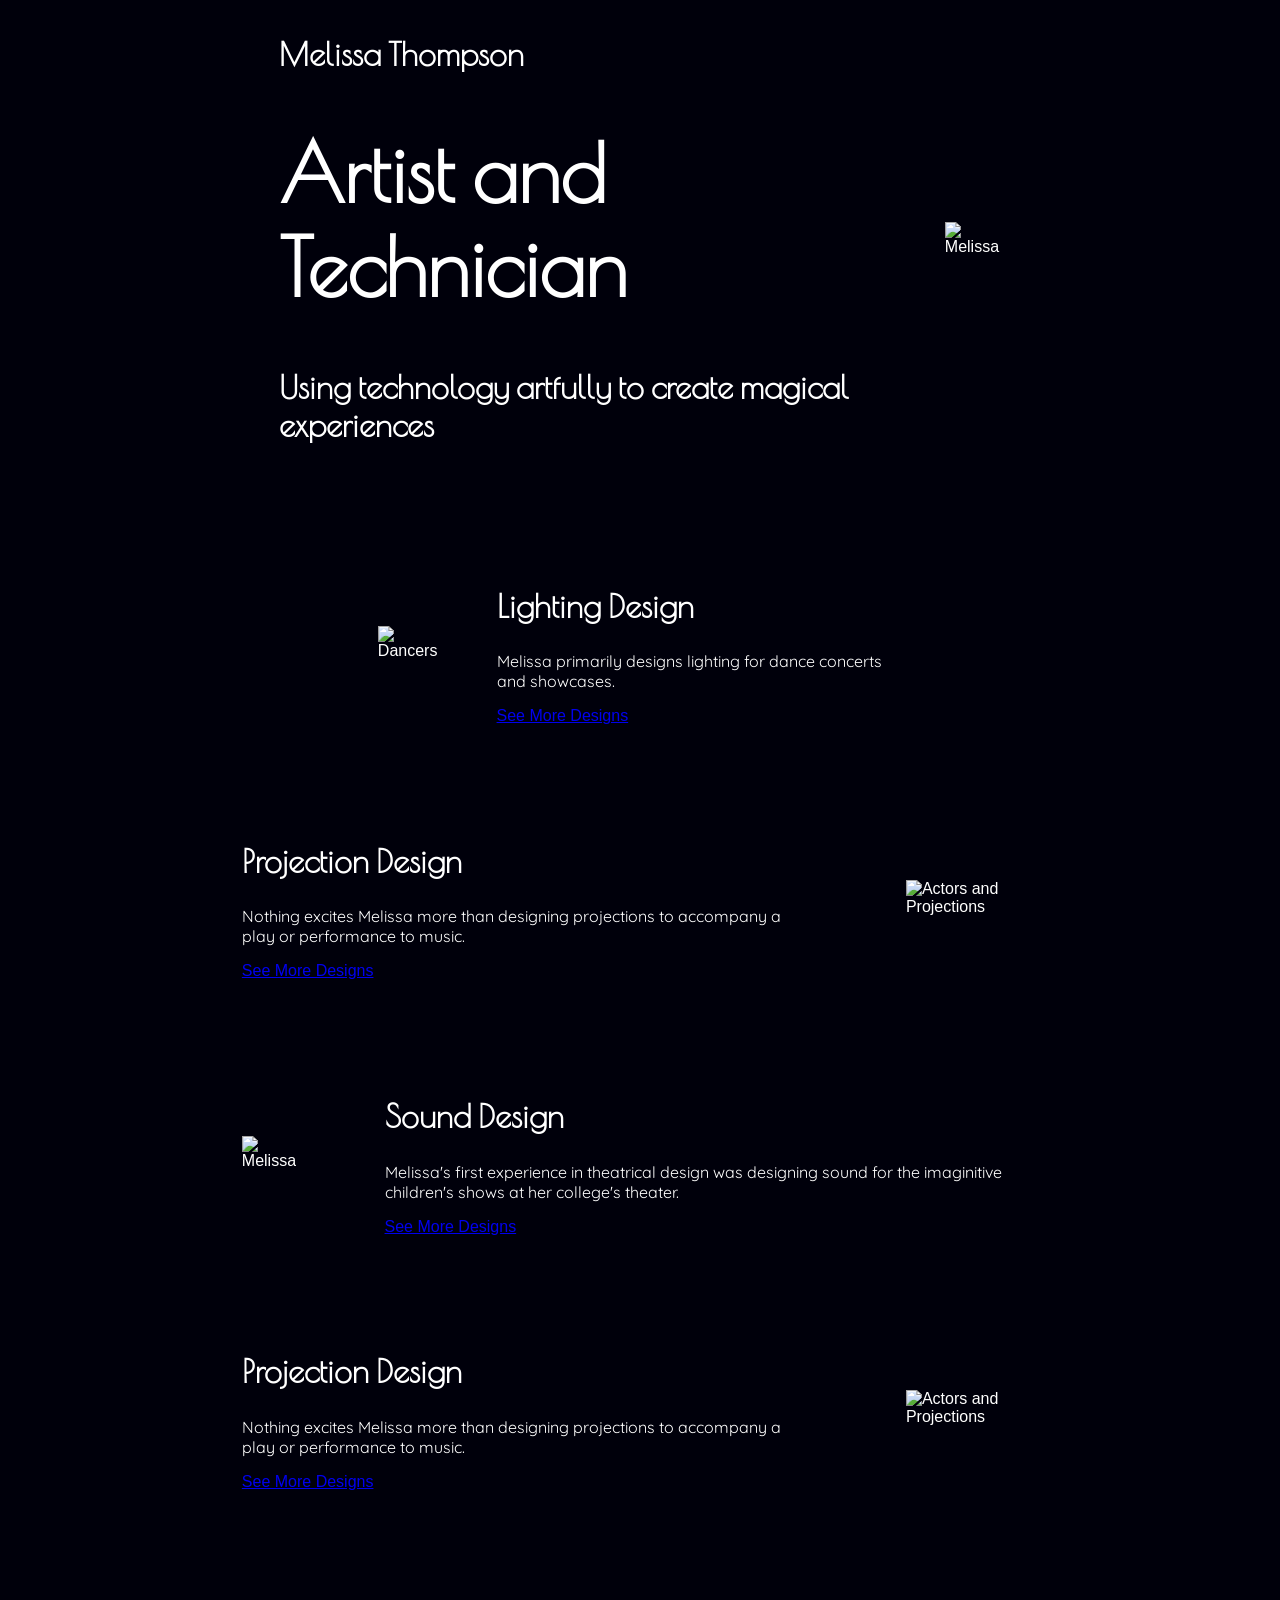
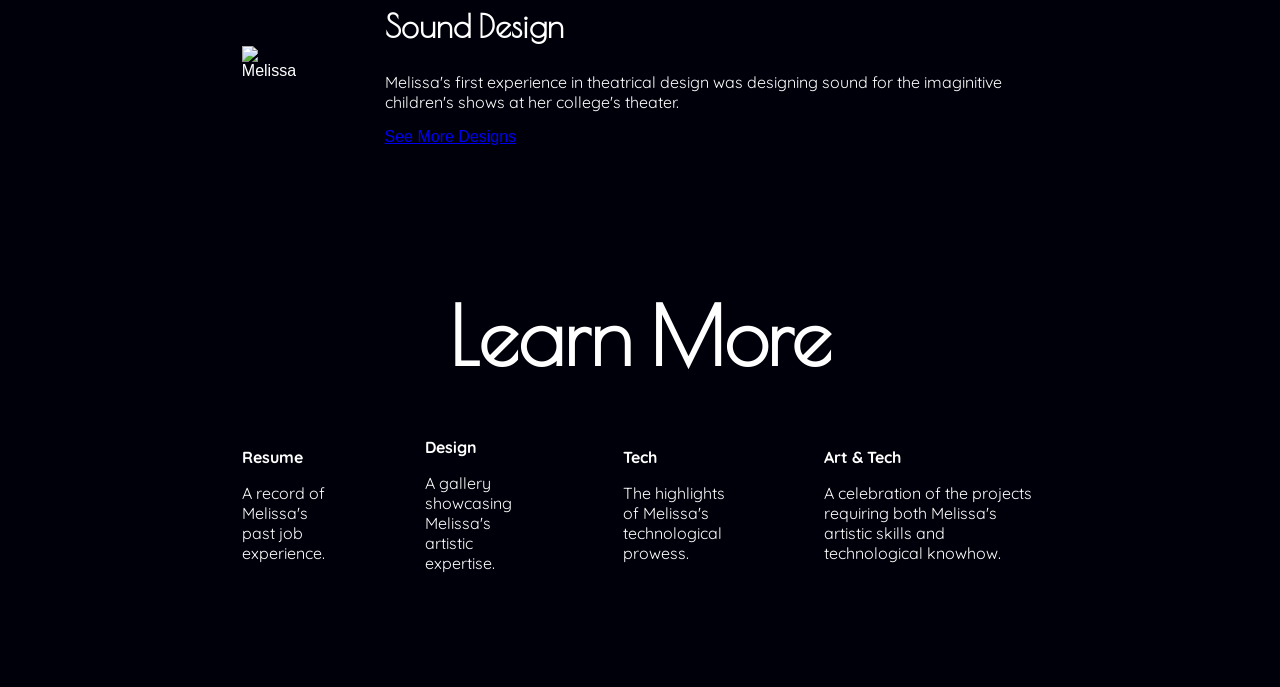
==== projections.html @ 1e750d52 "New Pages" ====
<!DOCTYPE html>
<html lang="en">
<head>
    <meta charset="UTF-8">
    <meta name="viewport" content="width=device-width, initial-scale=1.0">
    <link rel="stylesheet" href="styles.css">
    <title>Home | Melissa Thompson</title>

    <link rel="preconnect" href="https://fonts.googleapis.com">
    <link rel="preconnect" href="https://fonts.gstatic.com" crossorigin>
    <link href="https://fonts.googleapis.com/css2?family=Poiret+One&family=Quicksand:wght@300..700&display=swap" rel="stylesheet"></head>
<body>
    <div class="vert-spread">
    <!-- Top Ribbon -->
    <div class="content-spread">
        <div class="container">
            <h2>Melissa Thompson</h2>
            <h1>Artist and Technician</h1>
            <h2>Using technology artfully to create magical experiences</h2>
        </div>
        
        <div class="container">
            <img src="./images/Portraits/purpleLighting.png" alt="Melissa" height="500">
        </div>       
    </div>
    <!-- Design Work Examples -->
    <div class="content-spread">
        <div class="container">
            <img src="./images/Lighting/BWL Group.jpg" alt="Dancers" height="400">
        </div>   
        <div class="container">
            <h2>Lighting Design</h2>
            <p>Melissa primarily designs lighting for dance concerts and showcases.</p>
            <a href="https://melissathompsonartistry.me/">See More Designs</a>
        </div>
    </div>
    <div class="content-spread">
        <div class="container">
            <h2>Projection Design</h2>
            <p>Nothing excites Melissa more than designing projections to accompany a play or performance to music.</p>
            <a href="https://melissathompsonartistry.me/">See More Designs</a>
        </div>
        <div class="container">
            <img src="./images/Projections/DG Stargazing.jpg" alt="Actors and Projections" height="400">
        </div>
    </div>
    <div class="content-spread">
        <div class="container">
            <img src="./images/Sound/ONS Aurora Scene.jpg" alt="Melissa" height="400">
        </div>
        <div class="container">
            <h2>Sound Design</h2>
            <p>Melissa's first experience in theatrical design was designing sound for the imaginitive children's shows at her college's theater.</p>
            <a href="https://melissathompsonartistry.me/">See More Designs</a>
        </div>
    </div>
    <div class="content-spread">
        <div class="container">
            <h2>Projection Design</h2>
            <p>Nothing excites Melissa more than designing projections to accompany a play or performance to music.</p>
            <a href="https://melissathompsonartistry.me/">See More Designs</a>
        </div>
        <div class="container">
            <img src="./images/Projections/DG Stargazing.jpg" alt="Actors and Projections" height="400">
        </div>
    </div>
    <div class="content-spread">
        <div class="container">
            <img src="./images/Sound/ONS Aurora Scene.jpg" alt="Melissa" height="400">
        </div>
        <div class="container">
            <h2>Sound Design</h2>
            <p>Melissa's first experience in theatrical design was designing sound for the imaginitive children's shows at her college's theater.</p>
            <a href="https://melissathompsonartistry.me/">See More Designs</a>
        </div>
    </div>
    <!-- Discover More Section -->
     <div>
        <div class="center-phrase">
            <h1>Learn More</h1>
         </div>
    
        <div class="content-spread">
            <div class="container">
                <strong>Resume</strong>
                <p>A record of Melissa's past job experience.</p>
            </div>
            <div class="container">
                <strong>Design</strong>
                <p>A gallery showcasing Melissa's artistic expertise.</p>
            </div>
            <div class="container">
                <strong>Tech</strong>
                <p>The highlights of Melissa's technological prowess.</p>
            </div>
            <div class="container">
                <strong>Art & Tech</strong>
                <p>A celebration of the projects requiring both Melissa's artistic skills and technological knowhow.</p>
            </div>
        </div>
     </div>
    </div>
</body>
</html>
---- styles.css ----
/* Structure */
html {
  font-size: 16px;
}

body {
    color: rgb(255, 255, 255); 
    background-color: rgb(0, 0, 11);
    font-family: Verdana, sans-serif, sans-serif;
    display: flex;
}

div.content-spread {
  display: flex;
  justify-content: space-evenly;
  align-items: center;
  padding-left: 15%;
  padding-right: 15%;
  padding-bottom: 10vh;
}

div.vert-spread {
  display: flex;
  flex-direction: column;
  justify-content: space-evenly;
  align-items: center;
}

div.center-phrase {
  display: flex;
  align-items: center;
  justify-content: center;
}

div.banner {
  position: relative;
  text-align: center;
  padding-bottom: 10vh;
}

div.center-float{
  position: absolute;
  top: 50%;
  left: 50%;
  transform: translate(-50%, -50%);
}

div.container{
  padding-left: 5%;
  padding-right: 5%;
}

/* Fonts */
.quicksand-paragraph {
  font-family: "Quicksand", sans-serif;
  font-optical-sizing: auto;
  font-weight: 500;
  font-style: normal;
}

.poiret-one-regular {
  font-family: "Poiret One", sans-serif;
  font-weight: 400;
  font-style: normal;
}

/* Text attributes */
h1 {
  font-family: "Poiret One";
  font-size: 5rem;
}

h2 {
  font-family: "Poiret One";
  font-size: 2rem;
}

h3 {
  font-family: "Poiret One";
  font-size: 1.5rem;
}

p, em, strong {
  font-family: "Quicksand";
}
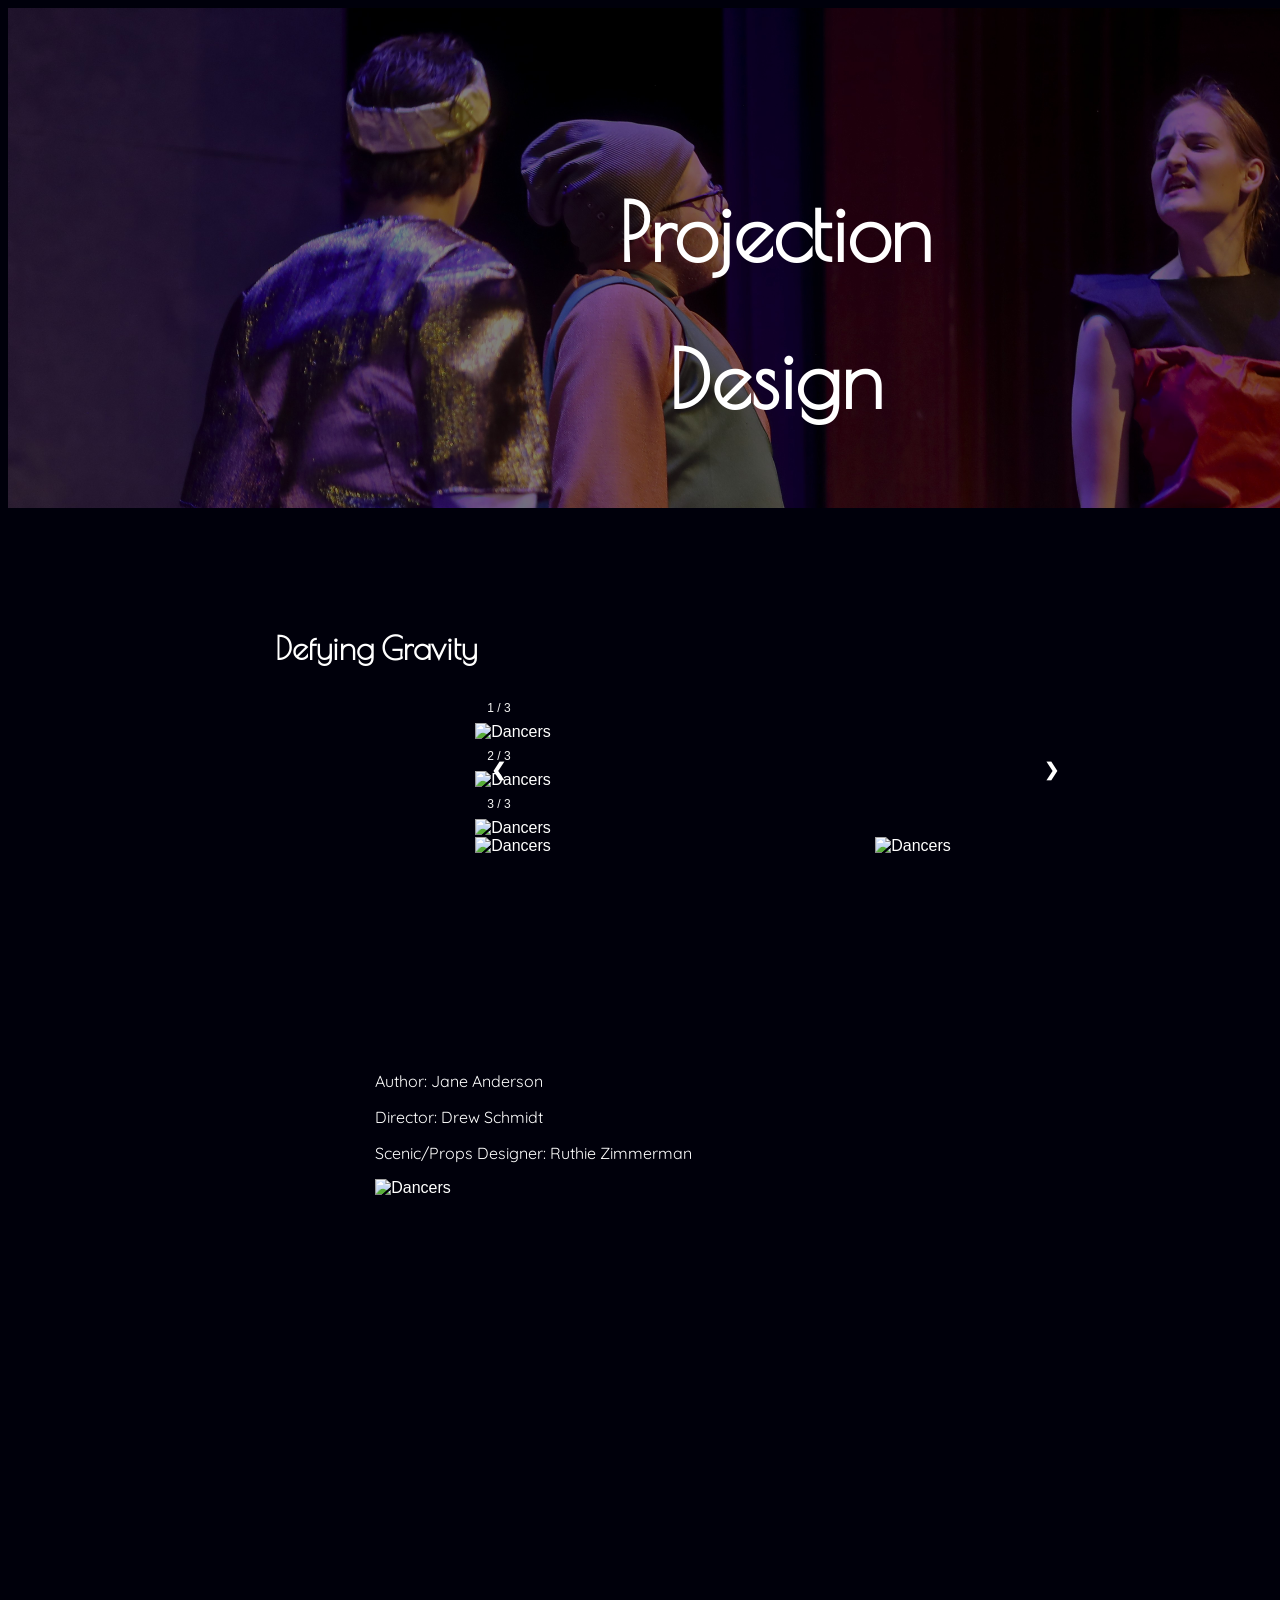
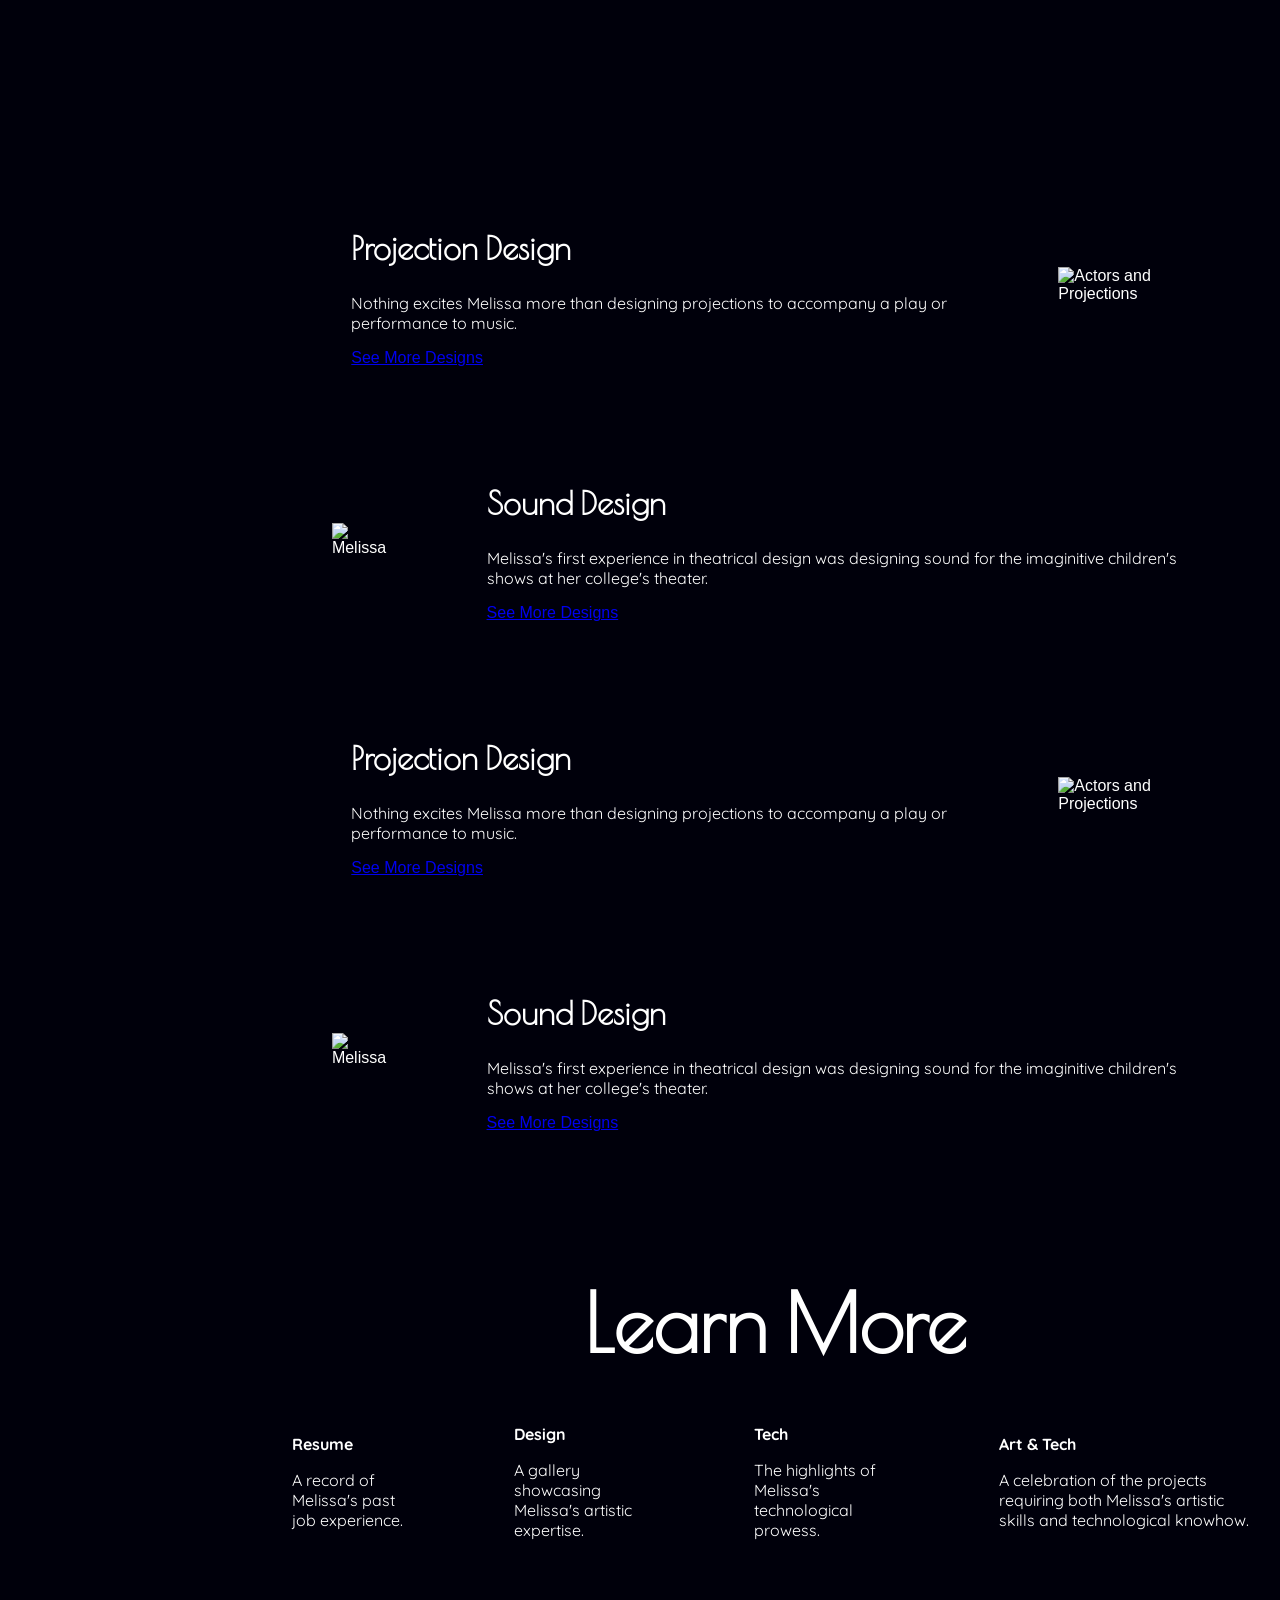
==== commit aafe93e4: "Carosel" ====
--- a/projections.html
+++ b/projections.html
@@ -12,93 +12,123 @@
 <body>
     <div class="vert-spread">
     <!-- Top Ribbon -->
-    <div class="content-spread">
-        <div class="container">
-            <h2>Melissa Thompson</h2>
-            <h1>Artist and Technician</h1>
-            <h2>Using technology artfully to create magical experiences</h2>
+        <div class="banner">
+            <img src="./images/Portraits/liad1banner.jpg" alt="Melissa" height="500">
+            <div class="center-float">
+                <h1>Projection</h1>
+                <h1>Design</h1>
+            </div>
+        </div>
+        <!-- Design Work Examples -->
+        <div class="column">
+            <div>
+                <h2>Defying Gravity</h2>
+                <!--Carosel Container (Credit: W3 Schools)-->
+                <div class="carosel-container">
+                    <div class="mySlides fade">
+                        <div class="numbertext">1 / 3</div>
+                        <img src="./images/Projections/DG Bar.jpg" alt="Dancers" width="600">
+                    </div>
+                    <div class="mySlides fade">
+                        <div class="numbertext">2 / 3</div>
+                        <img src="./images/Projections/DG Stargazing.jpg.jpg" alt="Dancers" width="600">
+                    </div>
+                    <div class="mySlides fade">
+                        <div class="numbertext">3 / 3</div>
+                        <img src="./images/Projections/DG Explosion.jpg" alt="Dancers" width="600">
+                    </div>
+                    <!--Next and previous buttons-->
+                    <a class="prev" onclick="plusSlides(-1)">&#10094;</a>
+                    <a class="next" onclick="plusSlides(1)">&#10095;</a>
+                </div>
+                <!--Progress dots-->
+                <div style="text-align: center">
+                    <span class="dot" onclick="currentSlide(1)"></span>
+                    <span class="dot" onclick="currentSlide(2)"></span>
+                    <span class="dot" onclick="currentSlide(3)"></span>
+                </div>
+
+                <div class="image-top">
+                    <img src="./images/Projections/DG Stargazing.jpg" alt="Dancers" width="400">
+                    <img src="./images/Projections/DG Waterlily Reach.jpg" alt="Dancers" width="200">
+                </div>
+            </div>
+            <div class="image-text">
+                <div>
+                    <p>Author: Jane Anderson</p>
+                    <p>Director: Drew Schmidt</p>
+                    <p>Scenic/Props Designer: Ruthie Zimmerman</p>
+                </div>
+                <img src="./images/Projections/DG Tower of Babel.jpg" alt="Dancers" width="250">
+            </div>
         </div>
         
-        <div class="container">
-            <img src="./images/Portraits/purpleLighting.png" alt="Melissa" height="500">
-        </div>       
-    </div>
-    <!-- Design Work Examples -->
-    <div class="content-spread">
-        <div class="container">
-            <img src="./images/Lighting/BWL Group.jpg" alt="Dancers" height="400">
-        </div>   
-        <div class="container">
-            <h2>Lighting Design</h2>
-            <p>Melissa primarily designs lighting for dance concerts and showcases.</p>
-            <a href="https://melissathompsonartistry.me/">See More Designs</a>
-        </div>
-    </div>
-    <div class="content-spread">
-        <div class="container">
-            <h2>Projection Design</h2>
-            <p>Nothing excites Melissa more than designing projections to accompany a play or performance to music.</p>
-            <a href="https://melissathompsonartistry.me/">See More Designs</a>
-        </div>
-        <div class="container">
-            <img src="./images/Projections/DG Stargazing.jpg" alt="Actors and Projections" height="400">
-        </div>
-    </div>
-    <div class="content-spread">
-        <div class="container">
-            <img src="./images/Sound/ONS Aurora Scene.jpg" alt="Melissa" height="400">
-        </div>
-        <div class="container">
-            <h2>Sound Design</h2>
-            <p>Melissa's first experience in theatrical design was designing sound for the imaginitive children's shows at her college's theater.</p>
-            <a href="https://melissathompsonartistry.me/">See More Designs</a>
-        </div>
-    </div>
-    <div class="content-spread">
-        <div class="container">
-            <h2>Projection Design</h2>
-            <p>Nothing excites Melissa more than designing projections to accompany a play or performance to music.</p>
-            <a href="https://melissathompsonartistry.me/">See More Designs</a>
-        </div>
-        <div class="container">
-            <img src="./images/Projections/DG Stargazing.jpg" alt="Actors and Projections" height="400">
-        </div>
-    </div>
-    <div class="content-spread">
-        <div class="container">
-            <img src="./images/Sound/ONS Aurora Scene.jpg" alt="Melissa" height="400">
-        </div>
-        <div class="container">
-            <h2>Sound Design</h2>
-            <p>Melissa's first experience in theatrical design was designing sound for the imaginitive children's shows at her college's theater.</p>
-            <a href="https://melissathompsonartistry.me/">See More Designs</a>
-        </div>
-    </div>
-    <!-- Discover More Section -->
-     <div>
-        <div class="center-phrase">
-            <h1>Learn More</h1>
-         </div>
-    
+
         <div class="content-spread">
             <div class="container">
-                <strong>Resume</strong>
-                <p>A record of Melissa's past job experience.</p>
+                <h2>Projection Design</h2>
+                <p>Nothing excites Melissa more than designing projections to accompany a play or performance to music.</p>
+                <a href="https://melissathompsonartistry.me/">See More Designs</a>
             </div>
             <div class="container">
-                <strong>Design</strong>
-                <p>A gallery showcasing Melissa's artistic expertise.</p>
+                <img src="./images/Projections/DG Stargazing.jpg" alt="Actors and Projections" height="400">
+            </div>
+        </div>
+        <div class="content-spread">
+            <div class="container">
+                <img src="./images/Sound/ONS Aurora Scene.jpg" alt="Melissa" height="400">
             </div>
             <div class="container">
-                <strong>Tech</strong>
-                <p>The highlights of Melissa's technological prowess.</p>
+                <h2>Sound Design</h2>
+                <p>Melissa's first experience in theatrical design was designing sound for the imaginitive children's shows at her college's theater.</p>
+                <a href="https://melissathompsonartistry.me/">See More Designs</a>
+            </div>
+        </div>
+        <div class="content-spread">
+            <div class="container">
+                <h2>Projection Design</h2>
+                <p>Nothing excites Melissa more than designing projections to accompany a play or performance to music.</p>
+                <a href="https://melissathompsonartistry.me/">See More Designs</a>
             </div>
             <div class="container">
-                <strong>Art & Tech</strong>
-                <p>A celebration of the projects requiring both Melissa's artistic skills and technological knowhow.</p>
+                <img src="./images/Projections/DG Stargazing.jpg" alt="Actors and Projections" height="400">
             </div>
         </div>
-     </div>
+        <div class="content-spread">
+            <div class="container">
+                <img src="./images/Sound/ONS Aurora Scene.jpg" alt="Melissa" height="400">
+            </div>
+            <div class="container">
+                <h2>Sound Design</h2>
+                <p>Melissa's first experience in theatrical design was designing sound for the imaginitive children's shows at her college's theater.</p>
+                <a href="https://melissathompsonartistry.me/">See More Designs</a>
+            </div>
+        </div>
+        <!-- Discover More Section -->
+        <div>
+            <div class="center-phrase">
+                <h1>Learn More</h1>
+            </div>
+        
+            <div class="content-spread">
+                <div class="container">
+                    <strong>Resume</strong>
+                    <p>A record of Melissa's past job experience.</p>
+                </div>
+                <div class="container">
+                    <strong>Design</strong>
+                    <p>A gallery showcasing Melissa's artistic expertise.</p>
+                </div>
+                <div class="container">
+                    <strong>Tech</strong>
+                    <p>The highlights of Melissa's technological prowess.</p>
+                </div>
+                <div class="container">
+                    <strong>Art & Tech</strong>
+                    <p>A celebration of the projects requiring both Melissa's artistic skills and technological knowhow.</p>
+                </div>
+            </div>
+        </div>
     </div>
 </body>
 </html>
--- a/styles.css
+++ b/styles.css
@@ -50,6 +50,72 @@
   padding-right: 5%;
 }
 
+div.image-text{
+  padding-top: 20%;
+  padding-left: 10%;
+}
+
+div.image-top{
+  display: flex;
+  flex-direction: row;
+  align-items: center;
+  justify-content: center;
+  padding-top: 0px;
+}
+
+/* Image Carosel (Credit: W3Schools) */
+* {box-sizing:border-box}
+
+.carosel-container {
+  max-width: 600px;
+  position: relative;
+  margin: auto;
+}
+
+mySlides { /* Hide images by default */
+  display: none;
+}
+
+.prev, .next {
+  cursor: pointer;
+  position: absolute;
+  top: 50%;
+  width: auto;
+  margin-top: -22px;
+  padding: 16px;
+  color: white;
+  font-weight: bold;
+  font-size: 18px;
+  transition: 0.6s ease;
+  border-radius: 0 3px 3px 0;
+  user-select: none;
+}
+
+.next {
+  right: 0;
+  border-radius: 3px 0 0 3px;
+}
+
+.prev:hover, .next:hover {
+  background-color: rgba(0, 0, 0, 0.8);
+}
+
+.text {
+  color: #f2f2f2;
+  font-size: 15px;
+  padding: 8px 12px;
+  position: absolute;
+  bottom: 8px;
+  width: 100%;
+  text-align: center;
+}
+
+.numbertext{
+  color: #f2f2f2;
+  font-size: 12px;
+  padding: 8px 12px;
+}
+
 /* Fonts */
 .quicksand-paragraph {
   font-family: "Quicksand", sans-serif;
@@ -84,3 +150,12 @@
   font-family: "Quicksand";
 }
 
+/*Designs Page*/
+.column {
+  display: flex;
+  flex-direction: column; /* Stack items top-to-bottom */
+  flex-wrap: wrap;       /* Wrap items into new columns */
+  width: 1000px;         /* Required for column wrapping */
+  height: 1200px;
+}
+
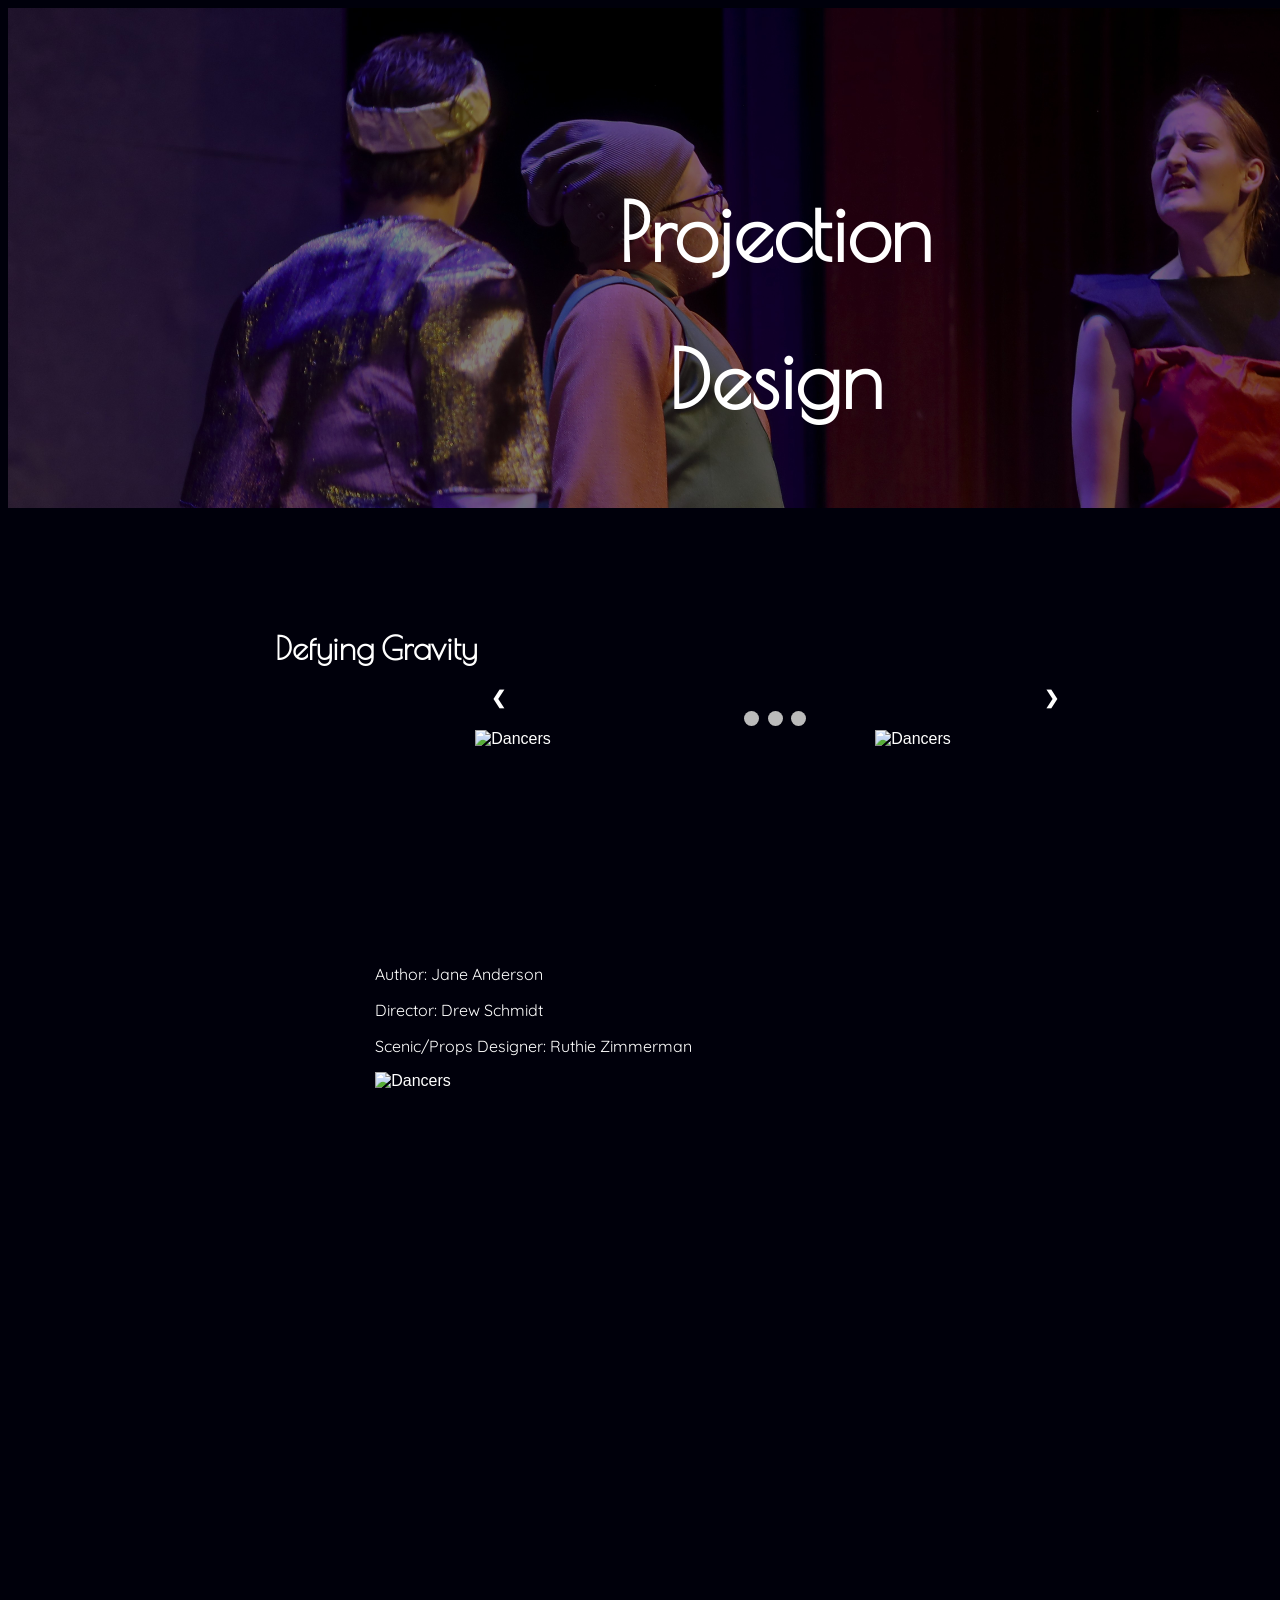
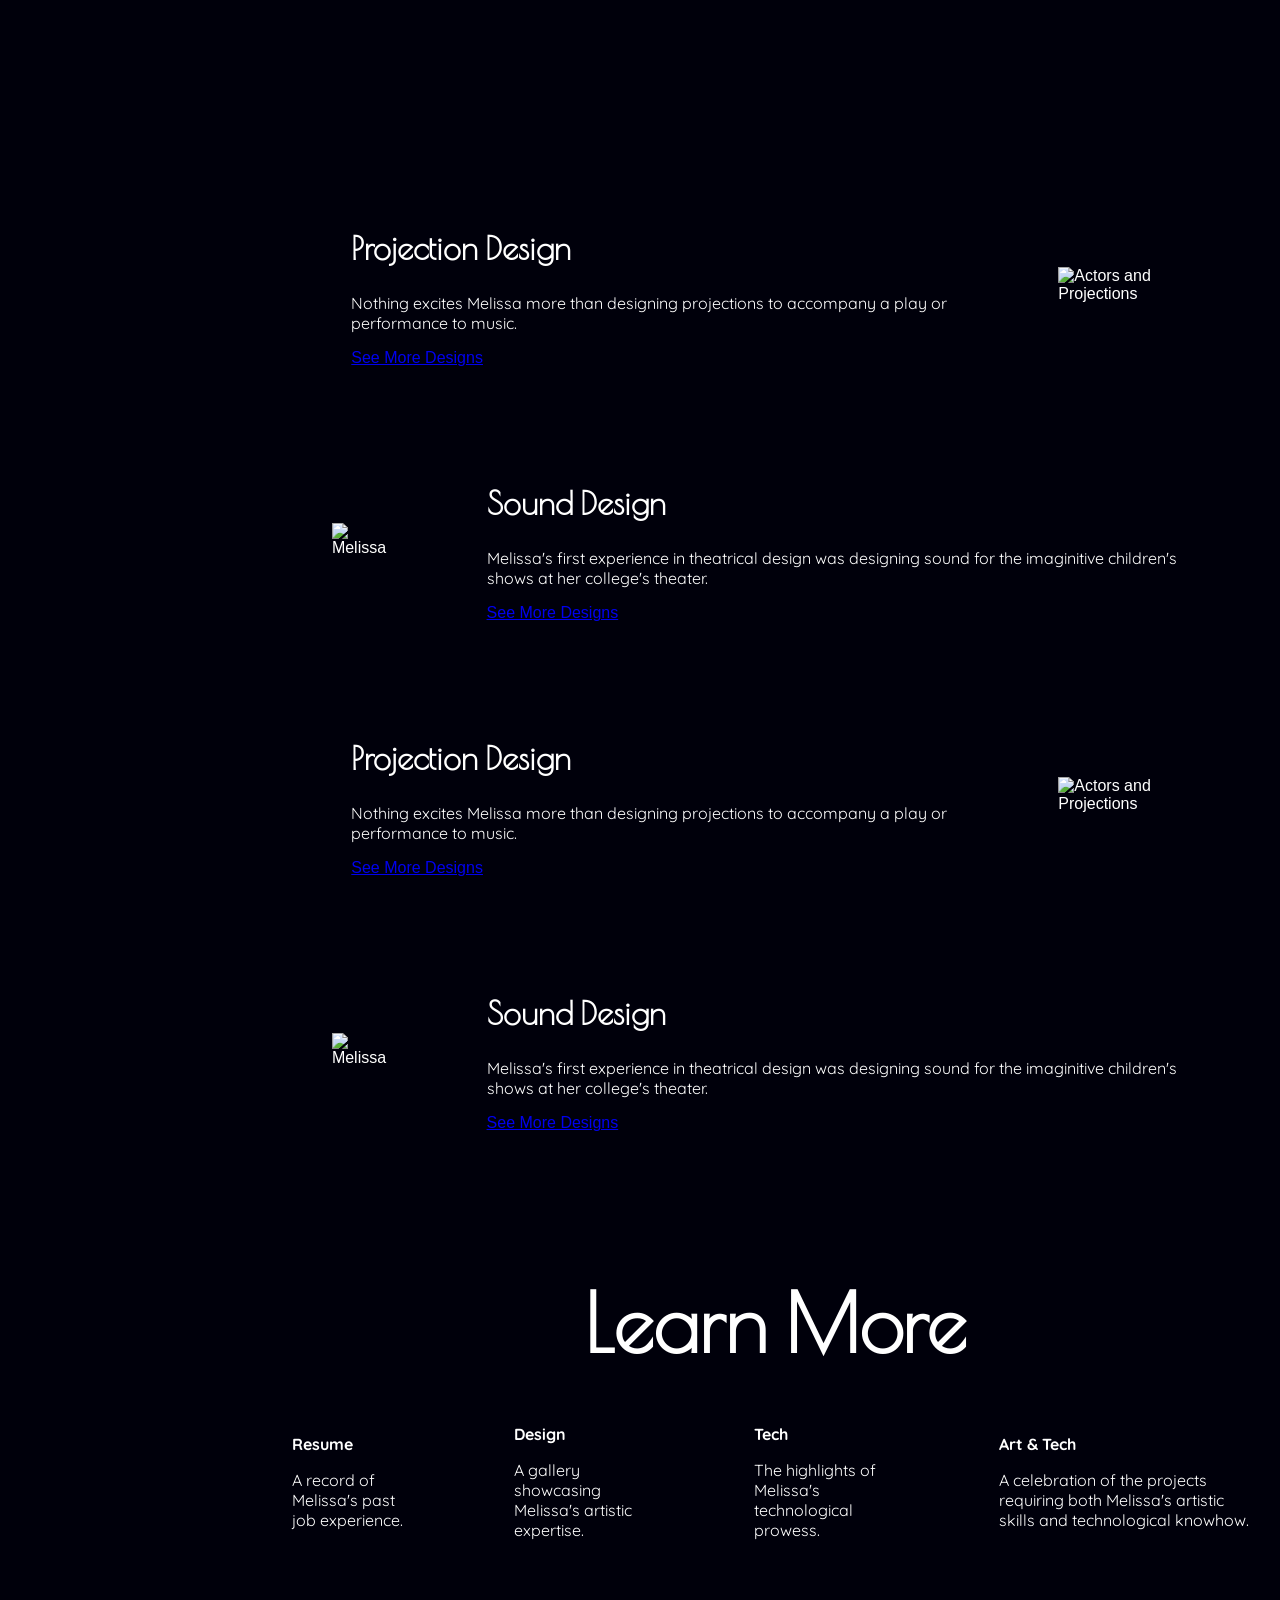
==== commit b313c678: "Carosel pt.3" ====
--- a/projections.html
+++ b/projections.html
@@ -4,6 +4,7 @@
     <meta charset="UTF-8">
     <meta name="viewport" content="width=device-width, initial-scale=1.0">
     <link rel="stylesheet" href="styles.css">
+    <script src="script.js"></script>
     <title>Home | Melissa Thompson</title>
 
     <link rel="preconnect" href="https://fonts.googleapis.com">
@@ -27,20 +28,21 @@
                 <div class="carosel-container">
                     <div class="mySlides fade">
                         <div class="numbertext">1 / 3</div>
-                        <img src="./images/Projections/DG Bar.jpg" alt="Dancers" width="600">
+                        <img src="./images/Projections/DG Bar.jpg" width="600">
                     </div>
                     <div class="mySlides fade">
                         <div class="numbertext">2 / 3</div>
-                        <img src="./images/Projections/DG Stargazing.jpg.jpg" alt="Dancers" width="600">
+                        <img src="./images/Projections/DG Stargazing.jpg" width="600">
                     </div>
                     <div class="mySlides fade">
                         <div class="numbertext">3 / 3</div>
-                        <img src="./images/Projections/DG Explosion.jpg" alt="Dancers" width="600">
+                        <img src="./images/Projections/DG Explosion.jpg" width="600">
                     </div>
                     <!--Next and previous buttons-->
                     <a class="prev" onclick="plusSlides(-1)">&#10094;</a>
                     <a class="next" onclick="plusSlides(1)">&#10095;</a>
                 </div>
+                <br>
                 <!--Progress dots-->
                 <div style="text-align: center">
                     <span class="dot" onclick="currentSlide(1)"></span>
--- a/styles.css
+++ b/styles.css
@@ -72,7 +72,7 @@
   margin: auto;
 }
 
-mySlides { /* Hide images by default */
+.mySlides { /* Hide images by default */
   display: none;
 }
 
@@ -100,20 +100,37 @@
   background-color: rgba(0, 0, 0, 0.8);
 }
 
-.text {
-  color: #f2f2f2;
-  font-size: 15px;
-  padding: 8px 12px;
-  position: absolute;
-  bottom: 8px;
-  width: 100%;
-  text-align: center;
-}
-
 .numbertext{
   color: #f2f2f2;
   font-size: 12px;
   padding: 8px 12px;
+  position: absolute;
+  top: 0;
+}
+
+.dot {
+  cursor: pointer;
+  height: 15px;
+  width: 15px;
+  margin: 0 2px;
+  background-color: #bbb;
+  border-radius: 50%;
+  display: inline-block;
+  transition: background-color 0.6s ease;
+}
+
+.active, .dot:hover {
+  background-color: #717171;
+}
+
+.fade {
+  animation-name: fade;
+  animation-duration: 1.5s;
+}
+
+@keyframes fade {
+  from {opacity: .4}
+  to {opacity: 1}
 }
 
 /* Fonts */
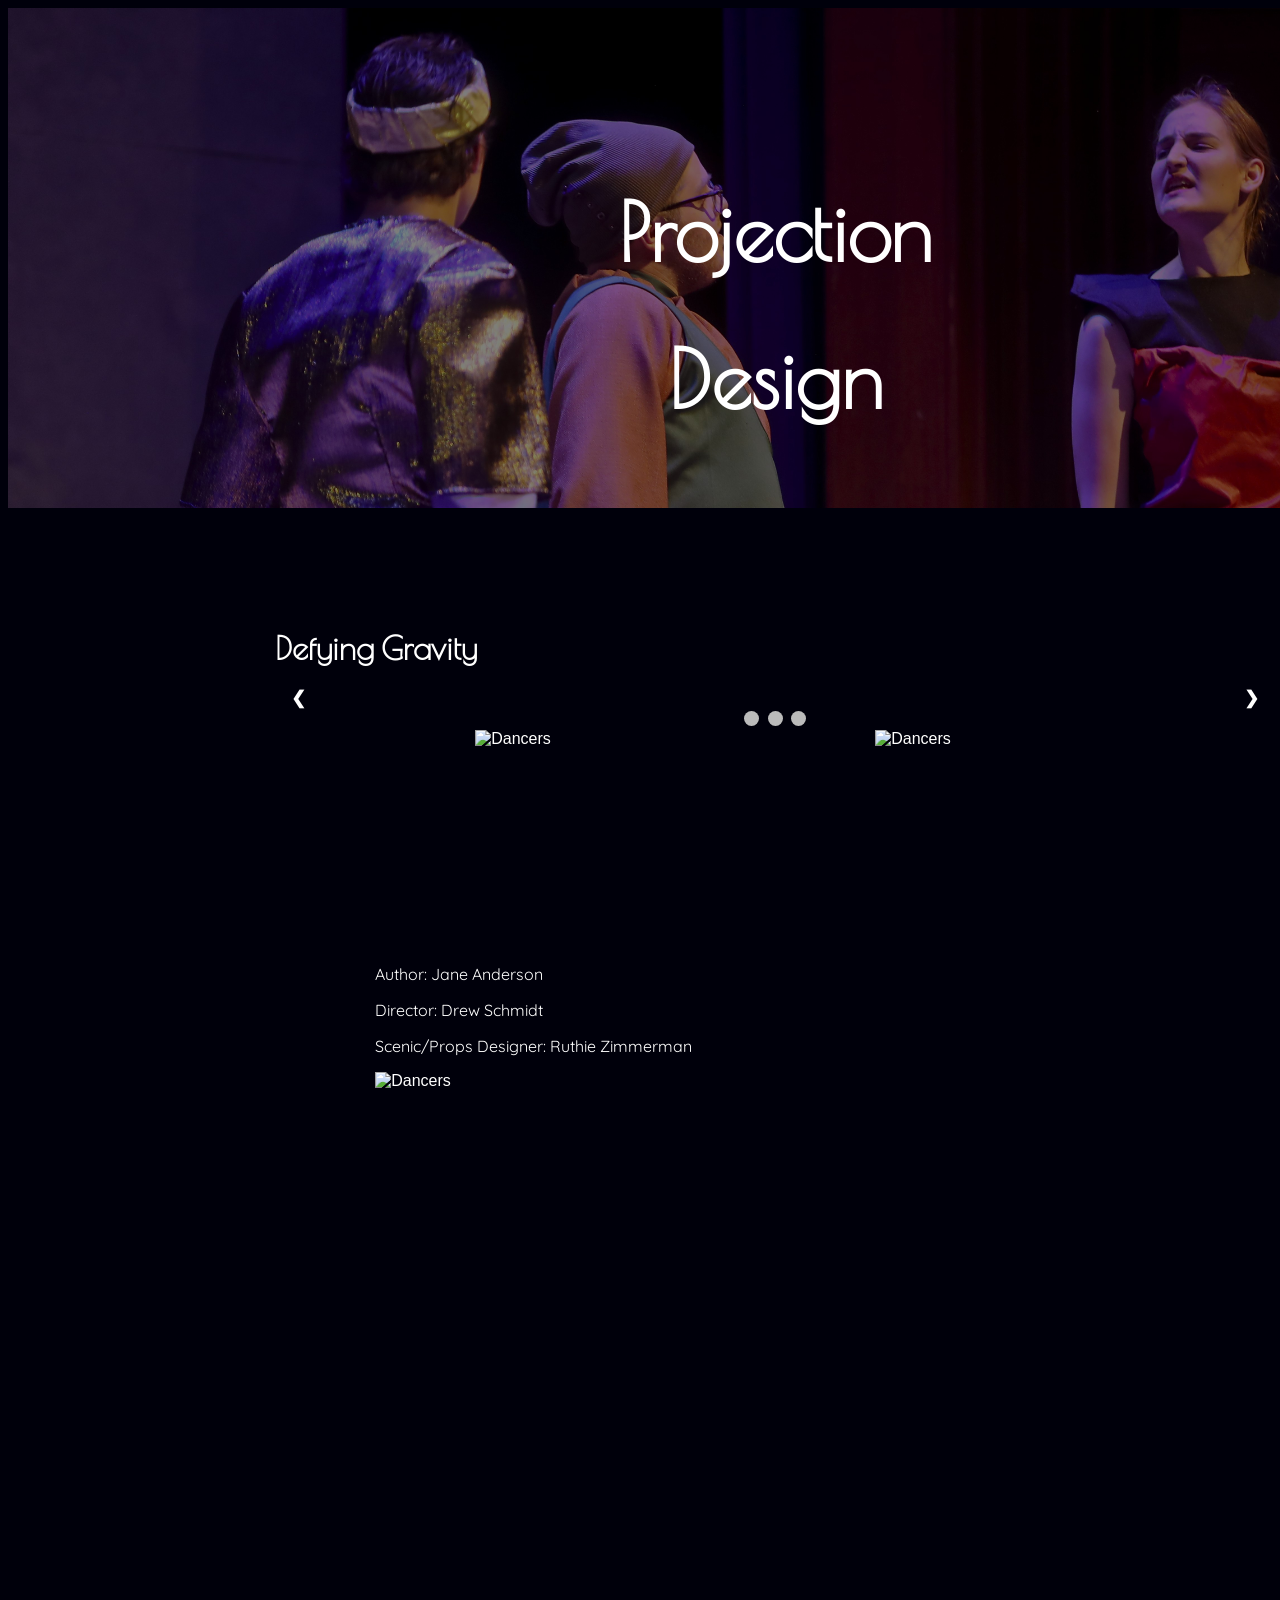
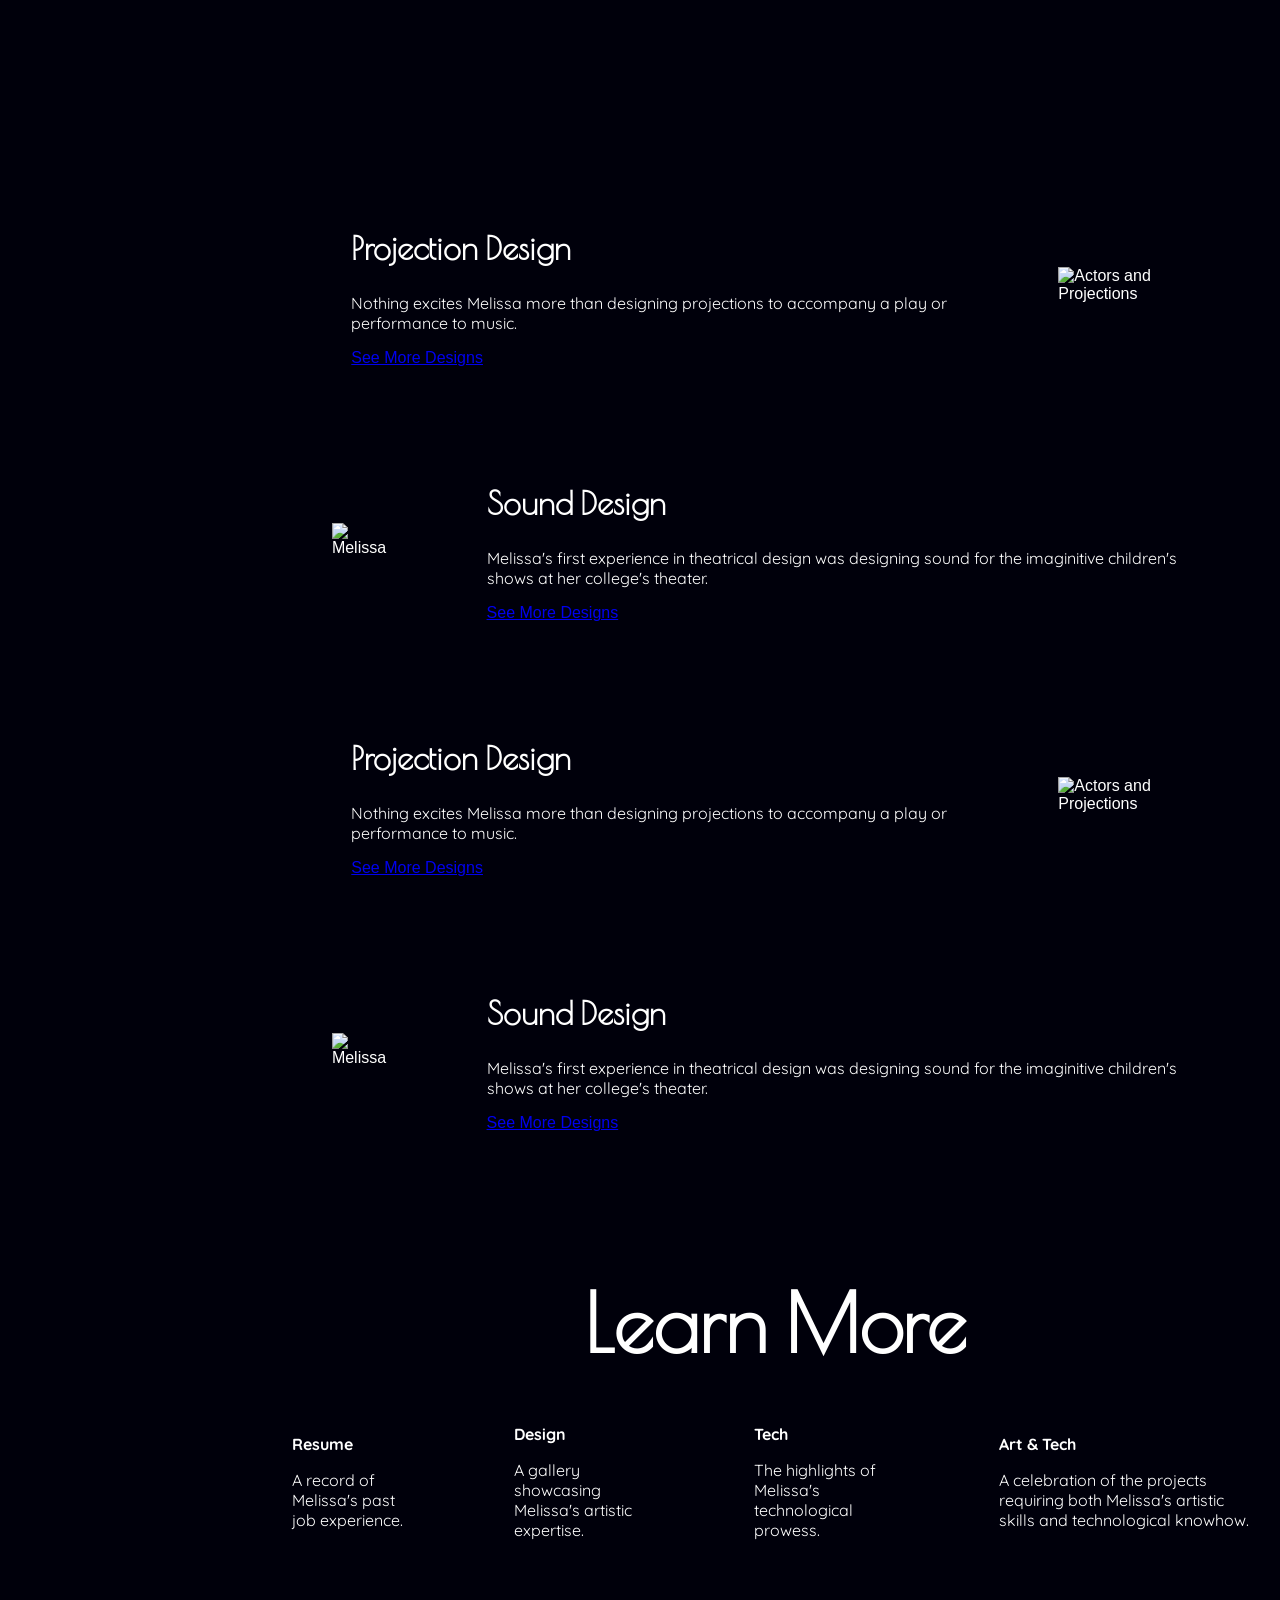
==== commit f51d0115: "Carosel pt.5" ====
--- a/projections.html
+++ b/projections.html
@@ -4,7 +4,6 @@
     <meta charset="UTF-8">
     <meta name="viewport" content="width=device-width, initial-scale=1.0">
     <link rel="stylesheet" href="styles.css">
-    <script src="script.js"></script>
     <title>Home | Melissa Thompson</title>
 
     <link rel="preconnect" href="https://fonts.googleapis.com">
@@ -24,32 +23,40 @@
         <div class="column">
             <div>
                 <h2>Defying Gravity</h2>
-                <!--Carosel Container (Credit: W3 Schools)-->
+                <!-- Slideshow container -->
                 <div class="carosel-container">
+
+                    <!-- Full-width images with number and caption text -->
                     <div class="mySlides fade">
-                        <div class="numbertext">1 / 3</div>
-                        <img src="./images/Projections/DG Bar.jpg" width="600">
+                    <div class="numbertext">1 / 3</div>
+                    <img src="./images/Projections/DG Bar.jpg" style="width:100%">
+                    <div class="text">Caption Text</div>
                     </div>
+                
                     <div class="mySlides fade">
-                        <div class="numbertext">2 / 3</div>
-                        <img src="./images/Projections/DG Stargazing.jpg" width="600">
+                    <div class="numbertext">2 / 3</div>
+                    <img src="./images/Projections/DG Stargazing.jpg" style="width:100%">
+                    <div class="text">Caption Two</div>
                     </div>
+                
                     <div class="mySlides fade">
-                        <div class="numbertext">3 / 3</div>
-                        <img src="./images/Projections/DG Explosion.jpg" width="600">
+                    <div class="numbertext">3 / 3</div>
+                    <img src="./images/Projections/DG Explosion.jpg" style="width:100%">
+                    <div class="text">Caption Three</div>
                     </div>
-                    <!--Next and previous buttons-->
+                
+                    <!-- Next and previous buttons -->
                     <a class="prev" onclick="plusSlides(-1)">&#10094;</a>
                     <a class="next" onclick="plusSlides(1)">&#10095;</a>
                 </div>
                 <br>
-                <!--Progress dots-->
-                <div style="text-align: center">
+                
+                <!-- The dots/circles -->
+                <div style="text-align:center">
                     <span class="dot" onclick="currentSlide(1)"></span>
                     <span class="dot" onclick="currentSlide(2)"></span>
                     <span class="dot" onclick="currentSlide(3)"></span>
                 </div>
-
                 <div class="image-top">
                     <img src="./images/Projections/DG Stargazing.jpg" alt="Dancers" width="400">
                     <img src="./images/Projections/DG Waterlily Reach.jpg" alt="Dancers" width="200">
@@ -132,5 +139,6 @@
             </div>
         </div>
     </div>
+    <script src="script.js"></script>
 </body>
 </html>
--- a/styles.css
+++ b/styles.css
@@ -66,16 +66,19 @@
 /* Image Carosel (Credit: W3Schools) */
 * {box-sizing:border-box}
 
+/* Slideshow container */
 .carosel-container {
-  max-width: 600px;
+  max-width: 1000px;
   position: relative;
   margin: auto;
 }
 
-.mySlides { /* Hide images by default */
+/* Hide the images by default */
+.mySlides {
   display: none;
 }
 
+/* Next & previous buttons */
 .prev, .next {
   cursor: pointer;
   position: absolute;
@@ -91,16 +94,30 @@
   user-select: none;
 }
 
+/* Position the "next button" to the right */
 .next {
   right: 0;
   border-radius: 3px 0 0 3px;
 }
 
+/* On hover, add a black background color with a little bit see-through */
 .prev:hover, .next:hover {
-  background-color: rgba(0, 0, 0, 0.8);
+  background-color: rgba(0,0,0,0.8);
 }
 
-.numbertext{
+/* Caption text */
+.text {
+  color: #f2f2f2;
+  font-size: 15px;
+  padding: 8px 12px;
+  position: absolute;
+  bottom: 8px;
+  width: 100%;
+  text-align: center;
+}
+
+/* Number text (1/3 etc) */
+.numbertext {
   color: #f2f2f2;
   font-size: 12px;
   padding: 8px 12px;
@@ -108,6 +125,7 @@
   top: 0;
 }
 
+/* The dots/bullets/indicators */
 .dot {
   cursor: pointer;
   height: 15px;
@@ -123,6 +141,7 @@
   background-color: #717171;
 }
 
+/* Fading animation */
 .fade {
   animation-name: fade;
   animation-duration: 1.5s;
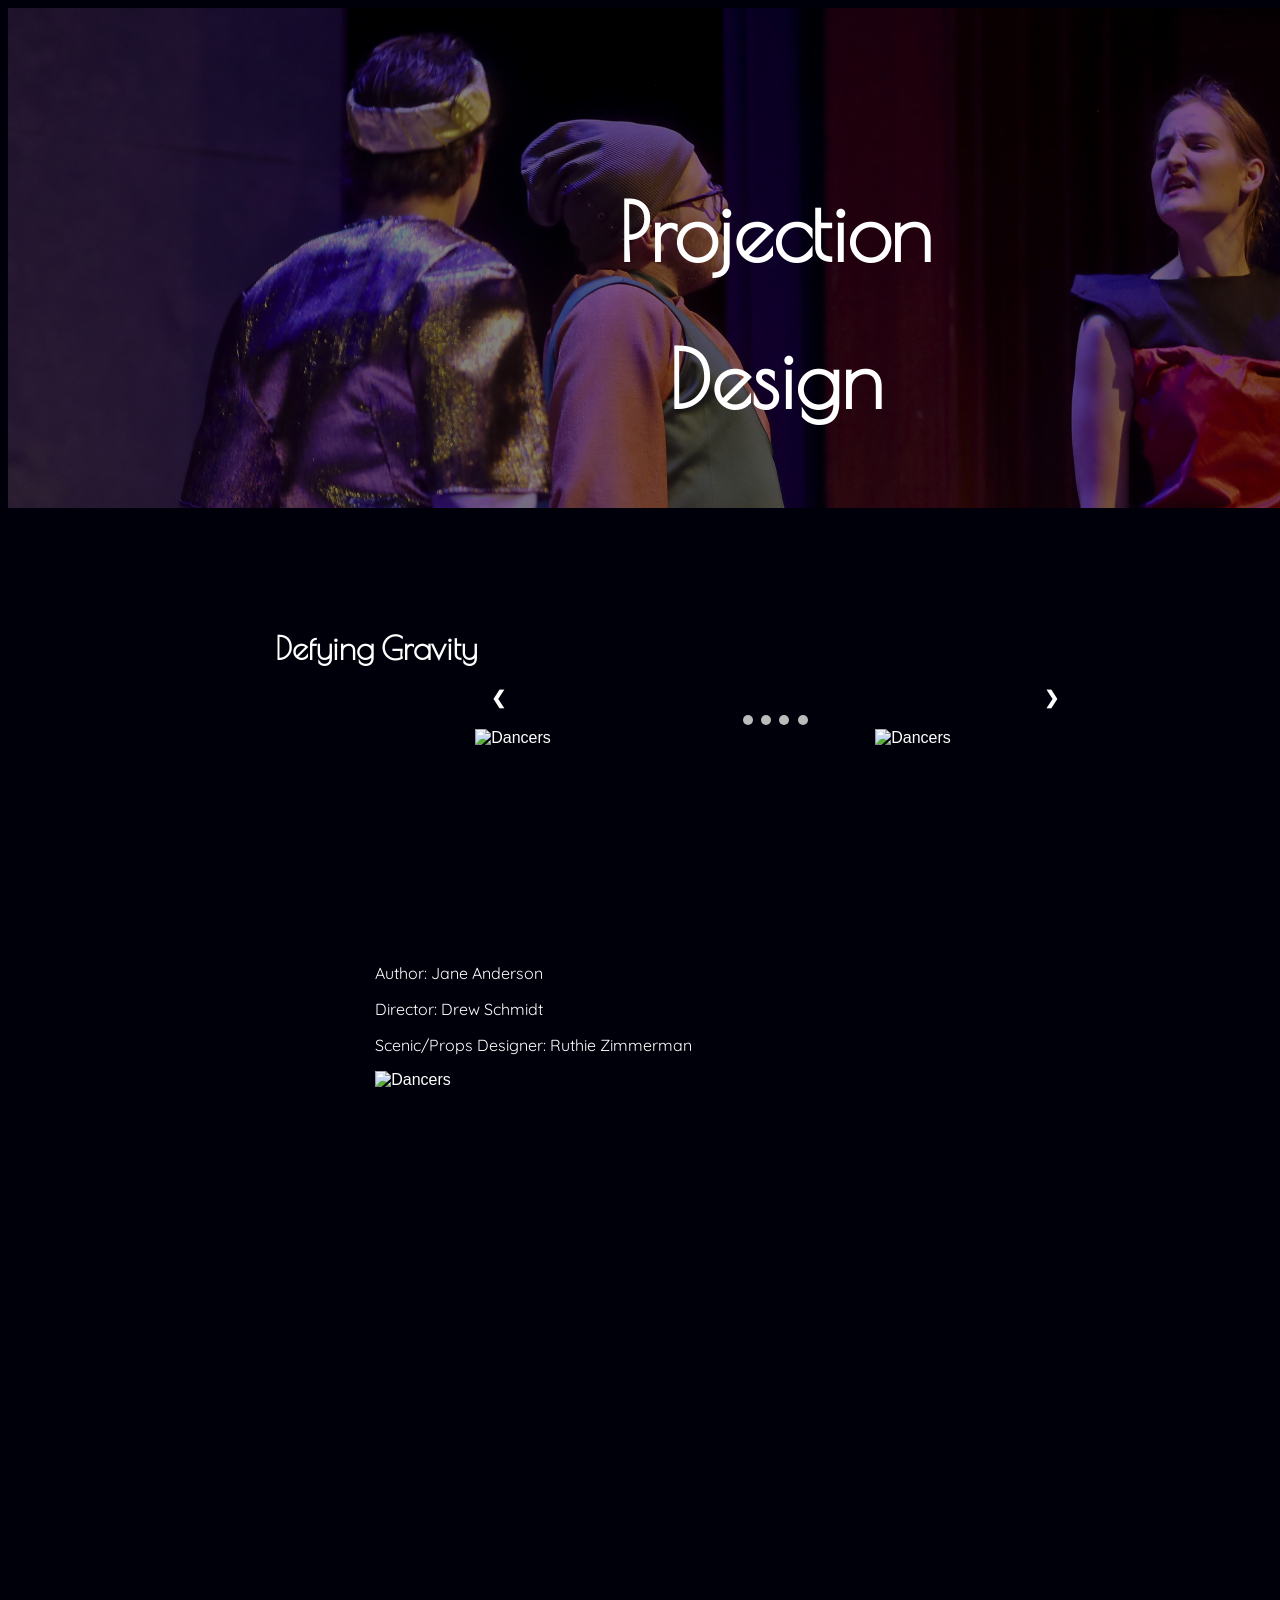
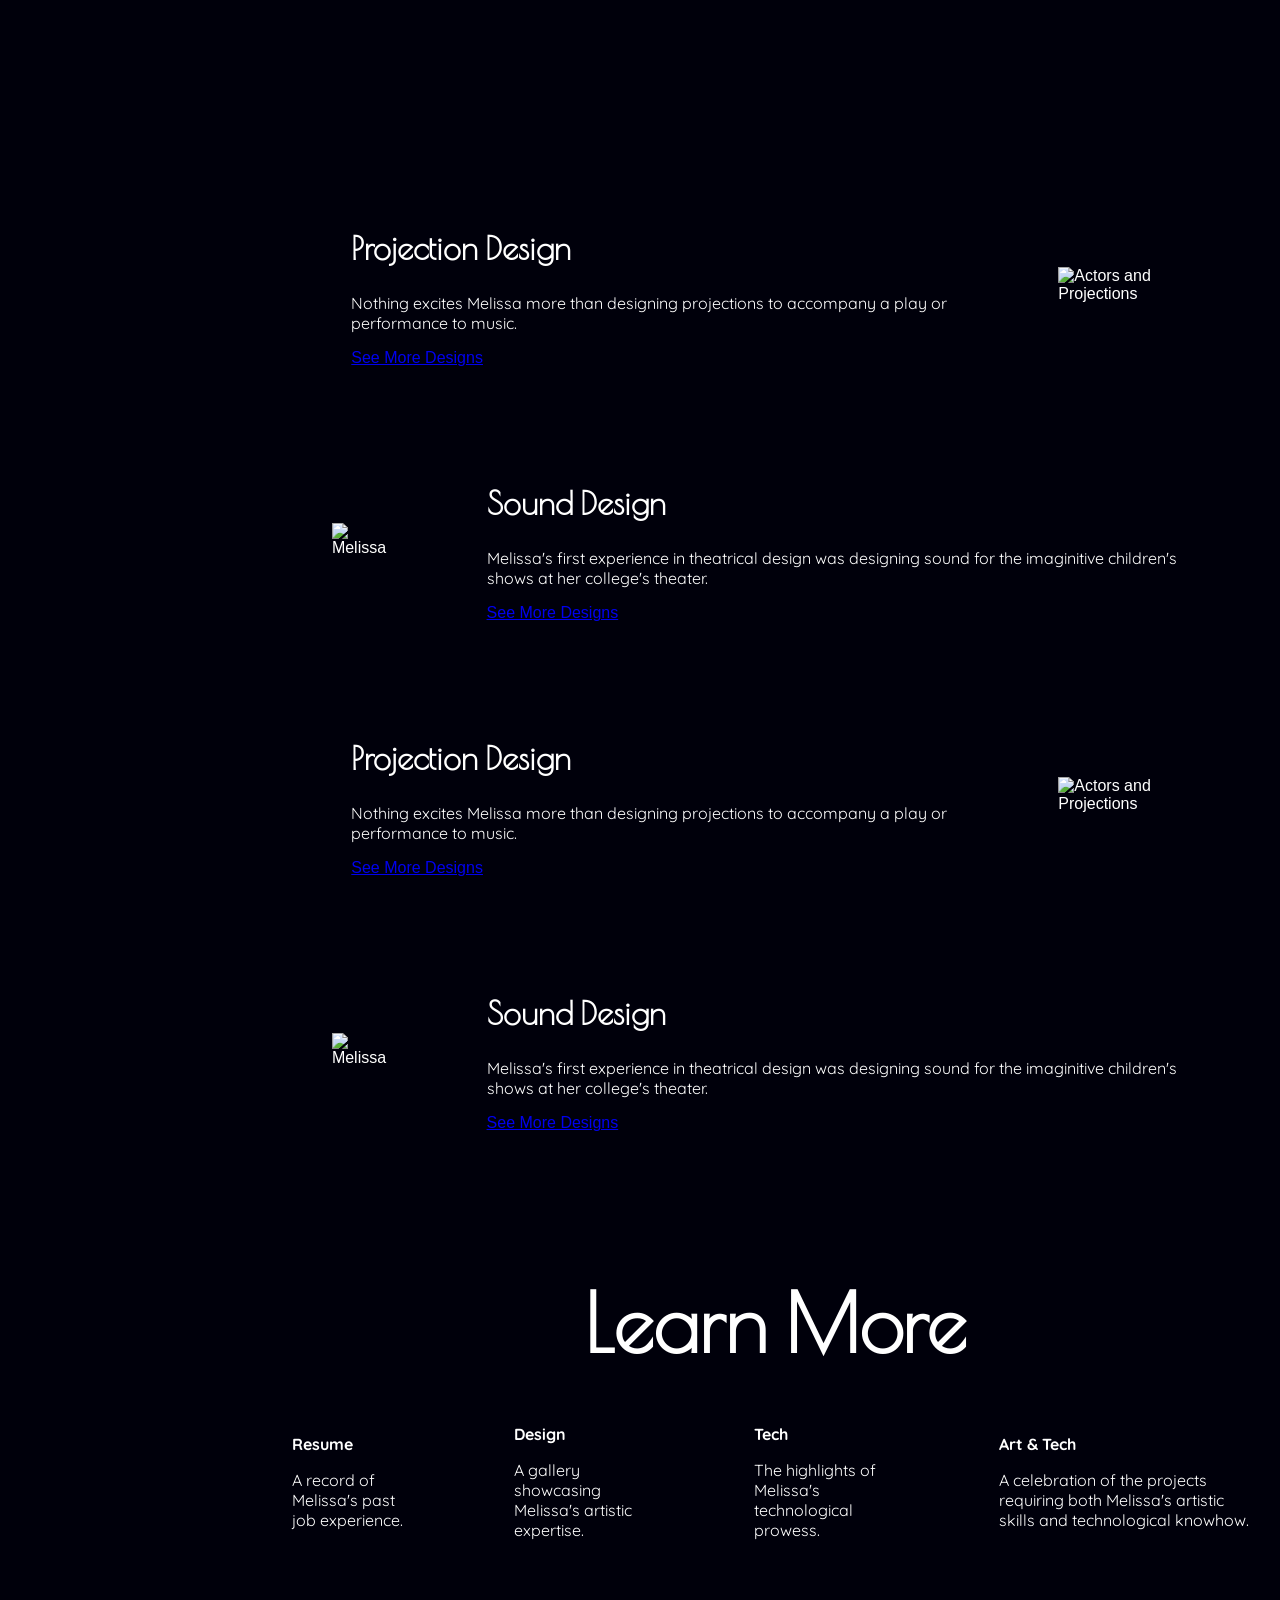
==== commit 78b6cf44: "Carosel pt.6" ====
--- a/projections.html
+++ b/projections.html
@@ -28,21 +28,19 @@
 
                     <!-- Full-width images with number and caption text -->
                     <div class="mySlides fade">
-                    <div class="numbertext">1 / 3</div>
-                    <img src="./images/Projections/DG Bar.jpg" style="width:100%">
-                    <div class="text">Caption Text</div>
+                    <img src="./images/Projections/DG-Bar.jpg" style="width:100%">
                     </div>
                 
                     <div class="mySlides fade">
-                    <div class="numbertext">2 / 3</div>
-                    <img src="./images/Projections/DG Stargazing.jpg" style="width:100%">
-                    <div class="text">Caption Two</div>
+                    <img src="./images/Projections/DG-Stargazing.jpg" style="width:100%">
                     </div>
                 
                     <div class="mySlides fade">
-                    <div class="numbertext">3 / 3</div>
-                    <img src="./images/Projections/DG Explosion.jpg" style="width:100%">
-                    <div class="text">Caption Three</div>
+                    <img src="./images/Projections/DG-Explosion.jpg" style="width:100%">
+                    </div>
+
+                    <div class="mySlides fade">
+                    <img src="./images/Projections/DG-Donna.jpg" style="width:100%">
                     </div>
                 
                     <!-- Next and previous buttons -->
@@ -56,10 +54,11 @@
                     <span class="dot" onclick="currentSlide(1)"></span>
                     <span class="dot" onclick="currentSlide(2)"></span>
                     <span class="dot" onclick="currentSlide(3)"></span>
+                    <span class="dot" onclick="currentSlide(4)"></span>
                 </div>
                 <div class="image-top">
-                    <img src="./images/Projections/DG Stargazing.jpg" alt="Dancers" width="400">
-                    <img src="./images/Projections/DG Waterlily Reach.jpg" alt="Dancers" width="200">
+                    <img src="./images/Projections/DG-Stargazing.jpg" alt="Dancers" width="400">
+                    <img src="./images/Projections/DG-Waterlily-Reach.jpg" alt="Dancers" width="200">
                 </div>
             </div>
             <div class="image-text">
@@ -68,7 +67,7 @@
                     <p>Director: Drew Schmidt</p>
                     <p>Scenic/Props Designer: Ruthie Zimmerman</p>
                 </div>
-                <img src="./images/Projections/DG Tower of Babel.jpg" alt="Dancers" width="250">
+                <img src="./images/Projections/DG-Tower-of-Babel.jpg" alt="Dancers" width="250">
             </div>
         </div>
         
@@ -80,7 +79,7 @@
                 <a href="https://melissathompsonartistry.me/">See More Designs</a>
             </div>
             <div class="container">
-                <img src="./images/Projections/DG Stargazing.jpg" alt="Actors and Projections" height="400">
+                <img src="./images/Projections/DG-Stargazing.jpg" alt="Actors and Projections" height="400">
             </div>
         </div>
         <div class="content-spread">
@@ -100,7 +99,7 @@
                 <a href="https://melissathompsonartistry.me/">See More Designs</a>
             </div>
             <div class="container">
-                <img src="./images/Projections/DG Stargazing.jpg" alt="Actors and Projections" height="400">
+                <img src="./images/Projections/DG-Stargazing.jpg" alt="Actors and Projections" height="400">
             </div>
         </div>
         <div class="content-spread">
--- a/styles.css
+++ b/styles.css
@@ -68,7 +68,7 @@
 
 /* Slideshow container */
 .carosel-container {
-  max-width: 1000px;
+  max-width: 600px;
   position: relative;
   margin: auto;
 }
@@ -116,20 +116,11 @@
   text-align: center;
 }
 
-/* Number text (1/3 etc) */
-.numbertext {
-  color: #f2f2f2;
-  font-size: 12px;
-  padding: 8px 12px;
-  position: absolute;
-  top: 0;
-}
-
 /* The dots/bullets/indicators */
 .dot {
   cursor: pointer;
-  height: 15px;
-  width: 15px;
+  height: 10px;
+  width: 10px;
   margin: 0 2px;
   background-color: #bbb;
   border-radius: 50%;
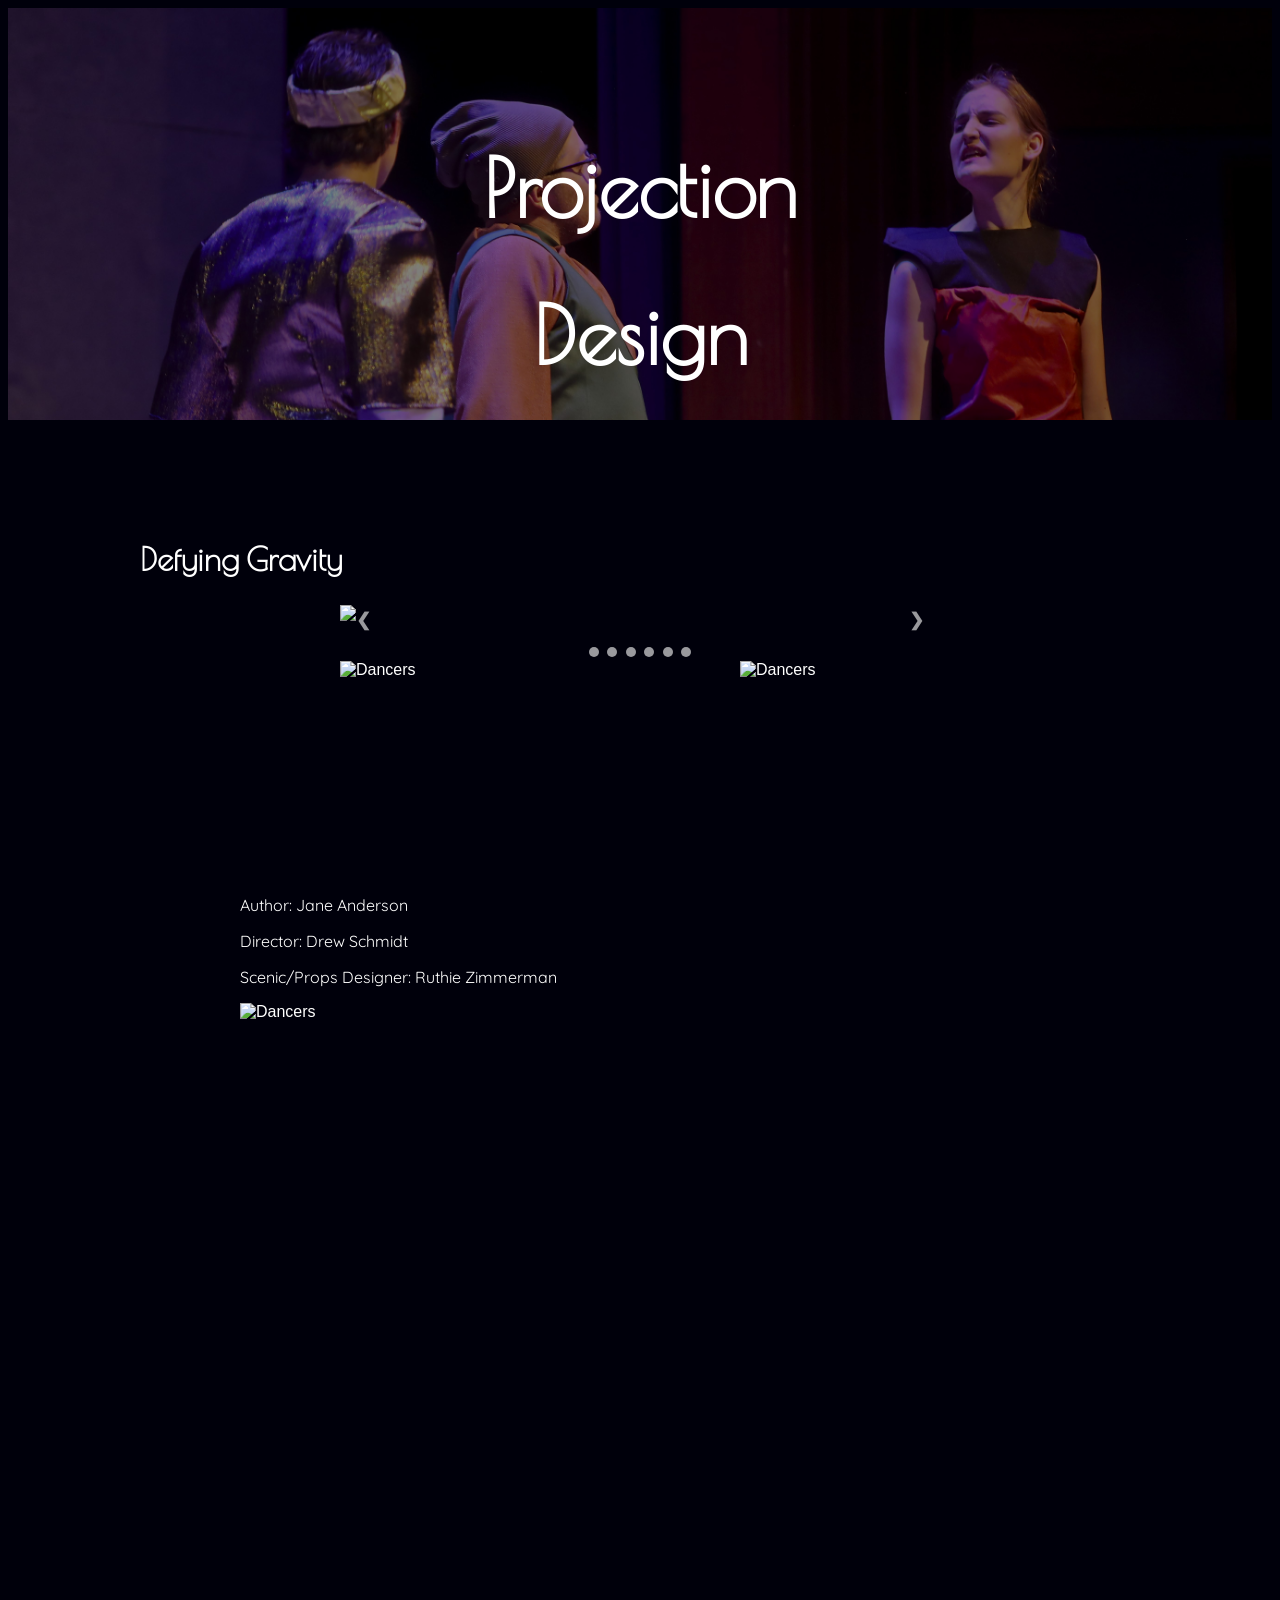
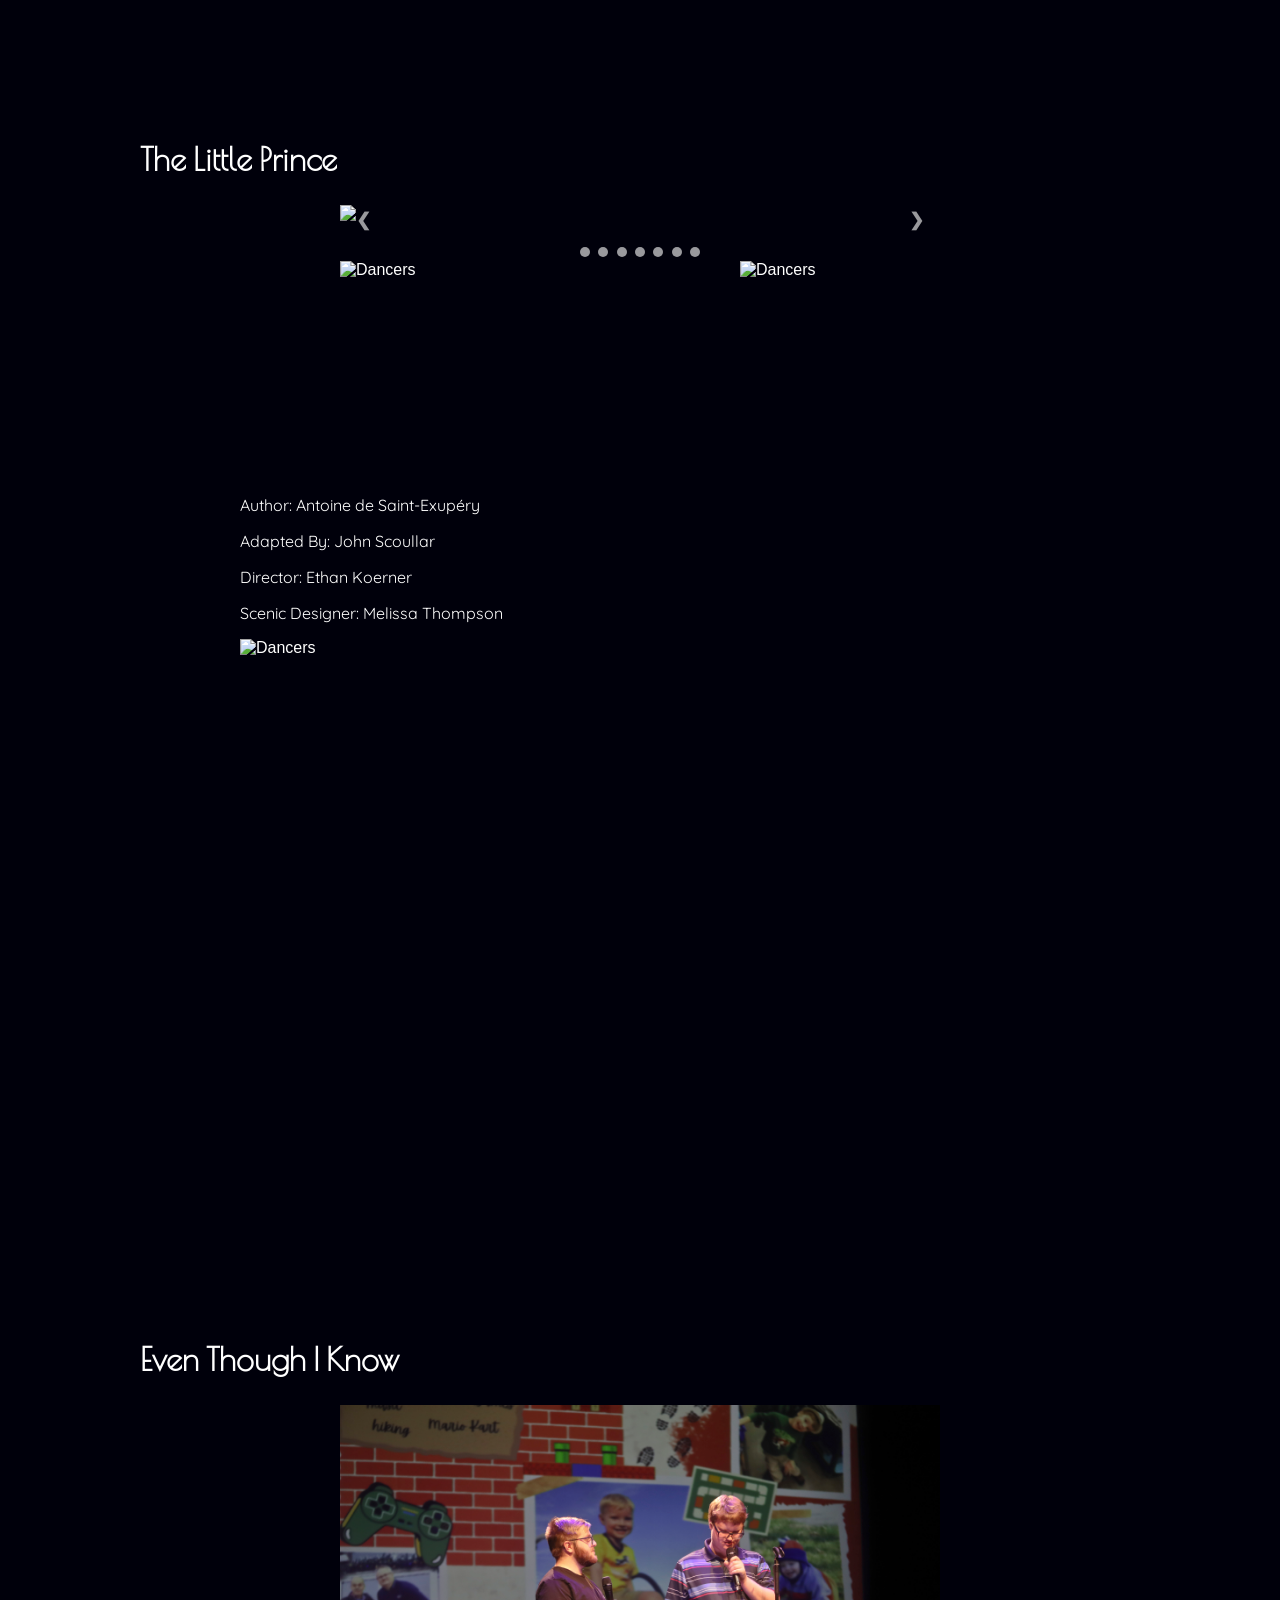
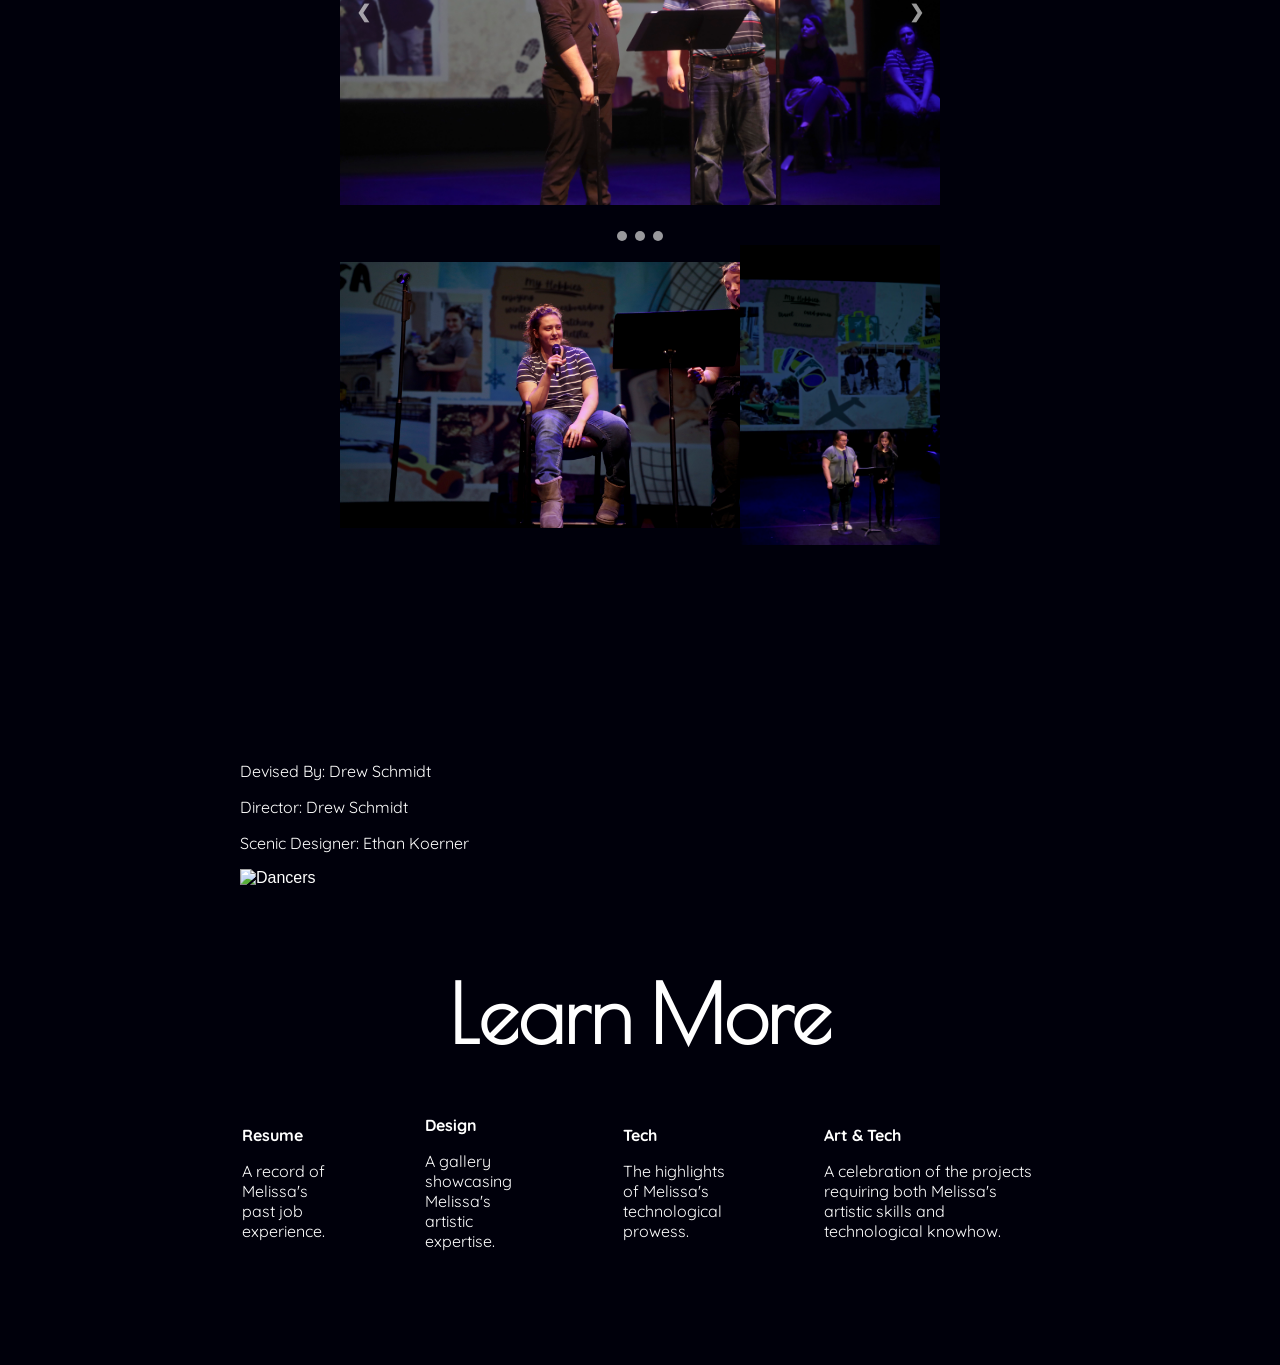
==== commit 88460786: "Photo updates" ====
--- a/projections.html
+++ b/projections.html
@@ -13,7 +13,7 @@
     <div class="vert-spread">
     <!-- Top Ribbon -->
         <div class="banner">
-            <img src="./images/Portraits/liad1banner.jpg" alt="Melissa" height="500">
+            <img src="./images/Portraits/liad1banner.jpg" alt="Melissa" style="width:100%">
             <div class="center-float">
                 <h1>Projection</h1>
                 <h1>Design</h1>
@@ -27,25 +27,31 @@
                 <div class="carosel-container">
 
                     <!-- Full-width images with number and caption text -->
-                    <div class="mySlides fade">
-                    <img src="./images/Projections/DG-Bar.jpg" style="width:100%">
-                    </div>
-                
-                    <div class="mySlides fade">
-                    <img src="./images/Projections/DG-Stargazing.jpg" style="width:100%">
-                    </div>
-                
-                    <div class="mySlides fade">
-                    <img src="./images/Projections/DG-Explosion.jpg" style="width:100%">
-                    </div>
-
-                    <div class="mySlides fade">
-                    <img src="./images/Projections/DG-Donna.jpg" style="width:100%">
-                    </div>
-                
+                    <div class="mySlides1 fade">
+                        <img src="./images/Projections/DG-Bar.jpg" style="width:100%">
+                    </div>
+                    <div class="mySlides1 fade">
+                        <img src="./images/Projections/DG-Stargazing.jpg" style="width:100%">
+                    </div>
+                    <div class="mySlides1 fade">
+                        <img src="./images/Projections/DG-Explosion.jpg" style="width:100%">
+                    </div>
+                    <div class="mySlides1 fade">
+                        <img src="./images/Projections/DG-Bar-Counter.jpg" style="width:100%">
+                    </div>
+                    <div class="mySlides1 fade">
+                        <img src="./images/Projections/DG-Cooler-1.jpg" style="width:100%">
+                    </div>
+                    <div class="mySlides1 fade">
+                        <img src="./images/Projections/DG-Cooler-2.jpg" style="width:100%">
+                    </div>
+                    <div class="mySlides1 fade">
+                        <img src="./images/Projections/DG-Floor-Time.jpg" style="width:100%">
+                    </div>
+
                     <!-- Next and previous buttons -->
-                    <a class="prev" onclick="plusSlides(-1)">&#10094;</a>
-                    <a class="next" onclick="plusSlides(1)">&#10095;</a>
+                    <a class="prev" onclick="plusSlides(-1, 0)">&#10094;</a>
+                    <a class="next" onclick="plusSlides(1, 0)">&#10095;</a>
                 </div>
                 <br>
                 
@@ -55,6 +61,8 @@
                     <span class="dot" onclick="currentSlide(2)"></span>
                     <span class="dot" onclick="currentSlide(3)"></span>
                     <span class="dot" onclick="currentSlide(4)"></span>
+                    <span class="dot" onclick="currentSlide(5)"></span>
+                    <span class="dot" onclick="currentSlide(6)"></span>
                 </div>
                 <div class="image-top">
                     <img src="./images/Projections/DG-Stargazing.jpg" alt="Dancers" width="400">
@@ -71,47 +79,112 @@
             </div>
         </div>
         
-
-        <div class="content-spread">
-            <div class="container">
-                <h2>Projection Design</h2>
-                <p>Nothing excites Melissa more than designing projections to accompany a play or performance to music.</p>
-                <a href="https://melissathompsonartistry.me/">See More Designs</a>
-            </div>
-            <div class="container">
-                <img src="./images/Projections/DG-Stargazing.jpg" alt="Actors and Projections" height="400">
-            </div>
-        </div>
-        <div class="content-spread">
-            <div class="container">
-                <img src="./images/Sound/ONS Aurora Scene.jpg" alt="Melissa" height="400">
-            </div>
-            <div class="container">
-                <h2>Sound Design</h2>
-                <p>Melissa's first experience in theatrical design was designing sound for the imaginitive children's shows at her college's theater.</p>
-                <a href="https://melissathompsonartistry.me/">See More Designs</a>
-            </div>
-        </div>
-        <div class="content-spread">
-            <div class="container">
-                <h2>Projection Design</h2>
-                <p>Nothing excites Melissa more than designing projections to accompany a play or performance to music.</p>
-                <a href="https://melissathompsonartistry.me/">See More Designs</a>
-            </div>
-            <div class="container">
-                <img src="./images/Projections/DG-Stargazing.jpg" alt="Actors and Projections" height="400">
-            </div>
-        </div>
-        <div class="content-spread">
-            <div class="container">
-                <img src="./images/Sound/ONS Aurora Scene.jpg" alt="Melissa" height="400">
-            </div>
-            <div class="container">
-                <h2>Sound Design</h2>
-                <p>Melissa's first experience in theatrical design was designing sound for the imaginitive children's shows at her college's theater.</p>
-                <a href="https://melissathompsonartistry.me/">See More Designs</a>
-            </div>
-        </div>
+        <div class="column">
+            <div>
+                <h2>The Little Prince</h2>
+                <!-- Slideshow container -->
+                <div class="carosel-container">
+
+                    <!-- Full-width images with number and caption text -->
+                    <div class="mySlides2 fade">
+                        <img src="./images/Projections/LP-Space-Wide.jpg" style="width:100%">
+                    </div>
+                    <div class="mySlides2 fade">
+                        <img src="./images/Projections/LP-Sunset-Wide.jpg" style="width:100%">
+                    </div>
+                    <div class="mySlides2 fade">
+                        <img src="./images/Projections/LP-Daytime.jpg" style="width:100%">
+                    </div>
+                    <div class="mySlides2 fade">
+                        <img src="./images/Projections/LP-Sheep.jpg" style="width:100%">
+                    </div>
+                    <div class="mySlides2 fade">
+                        <img src="./images/Projections/LP-Well.jpg" style="width:100%">
+                    </div>
+                    <div class="mySlides2 fade">
+                        <img src="./images/Projections/LP-Businessman.jpg" style="width:100%">
+                    </div>
+                    <div class="mySlides2 fade">
+                        <img src="./images/Projections/LP-King.jpg" style="width:100%">
+                    </div>
+                
+                    <!-- Next and previous buttons -->
+                    <a class="prev" onclick="plusSlides(-1, 1)">&#10094;</a>
+                    <a class="next" onclick="plusSlides(1, 1)">&#10095;</a>
+                </div>
+                <br>
+                
+                <!-- The dots/circles -->
+                <div style="text-align:center">
+                    <span class="dot" onclick="currentSlide(1)"></span>
+                    <span class="dot" onclick="currentSlide(2)"></span>
+                    <span class="dot" onclick="currentSlide(3)"></span>
+                    <span class="dot" onclick="currentSlide(4)"></span>
+                    <span class="dot" onclick="currentSlide(5)"></span>
+                    <span class="dot" onclick="currentSlide(6)"></span>
+                    <span class="dot" onclick="currentSlide(7)"></span>
+                </div>
+                <div class="image-top">
+                    <img src="./images/Projections/LP-Sunset-Wide.jpg" alt="Dancers" width="400">
+                    <img src="./images/Projections/LP-Space-Close.jpg" alt="Dancers" width="200">
+                </div>
+            </div>
+            <div class="image-text">
+                <div>
+                    <p>Author: Antoine de Saint-Exupéry</p>
+                    <p>Adapted By: John Scoullar</p>
+                    <p>Director: Ethan Koerner</p>
+                    <p>Scenic Designer: Melissa Thompson</p>
+                </div>
+                <img src="./images/Projections/LP-Sunset-Close.jpg" alt="Dancers" width="250">
+            </div>
+        </div>
+
+        <div class="column">
+            <div>
+                <h2>Even Though I Know</h2>
+                <!-- Slideshow container -->
+                <div class="carosel-container">
+
+                    <!-- Full-width images with number and caption text -->
+                    <div class="mySlides3 fade">
+                        <img src="./images/Projections/Unlabeled-2.jpg" style="width:100%">
+                    </div>
+                    <div class="mySlides3 fade">
+                        <img src="./images/Projections/Unlabeled-Gavin.jpg" style="width:100%">
+                    </div>
+                    <div class="mySlides3 fade">
+                        <img src="./images/Projections/Unlabeled-Ailee.jpg" style="width:100%">
+                    </div>
+                
+                    <!-- Next and previous buttons -->
+                    <a class="prev" onclick="plusSlides(-1, 2)">&#10094;</a>
+                    <a class="next" onclick="plusSlides(1, 2)">&#10095;</a>
+                </div>
+                <br>
+                
+                <!-- The dots/circles -->
+                <div style="text-align:center">
+                    <span class="dot" onclick="currentSlide(1)"></span>
+                    <span class="dot" onclick="currentSlide(2)"></span>
+                    <span class="dot" onclick="currentSlide(3)"></span>
+                </div>
+                <div class="image-top">
+                    <img src="./images/Projections/Unlabeled-Alyssa.jpg" alt="Dancers" width="400">
+                    <img src="./images/Projections/Unlabeled-Holly.jpg" alt="Dancers" width="200">
+                </div>
+            </div>
+            <div class="image-text">
+                <div>
+                    <p>Devised By: Drew Schmidt</p>
+                    <p>Director: Drew Schmidt</p>
+                    <p>Scenic Designer: Ethan Koerner</p>
+                </div>
+                <img src="./images/Projections/Unlabeled-1.jpg" alt="Dancers" width="250">
+            </div>
+        </div>
+
+
         <!-- Discover More Section -->
         <div>
             <div class="center-phrase">
--- a/styles.css
+++ b/styles.css
@@ -74,7 +74,7 @@
 }
 
 /* Hide the images by default */
-.mySlides {
+.mySlides1, mySlides2 {
   display: none;
 }
 
@@ -86,7 +86,7 @@
   width: auto;
   margin-top: -22px;
   padding: 16px;
-  color: white;
+  color: rgba(255, 255, 255, 0.6);
   font-weight: bold;
   font-size: 18px;
   transition: 0.6s ease;
@@ -105,24 +105,13 @@
   background-color: rgba(0,0,0,0.8);
 }
 
-/* Caption text */
-.text {
-  color: #f2f2f2;
-  font-size: 15px;
-  padding: 8px 12px;
-  position: absolute;
-  bottom: 8px;
-  width: 100%;
-  text-align: center;
-}
-
 /* The dots/bullets/indicators */
 .dot {
   cursor: pointer;
   height: 10px;
   width: 10px;
   margin: 0 2px;
-  background-color: #bbb;
+  background-color: rgba(255, 255, 255, 0.6);
   border-radius: 50%;
   display: inline-block;
   transition: background-color 0.6s ease;
@@ -142,6 +131,7 @@
   from {opacity: .4}
   to {opacity: 1}
 }
+
 
 /* Fonts */
 .quicksand-paragraph {
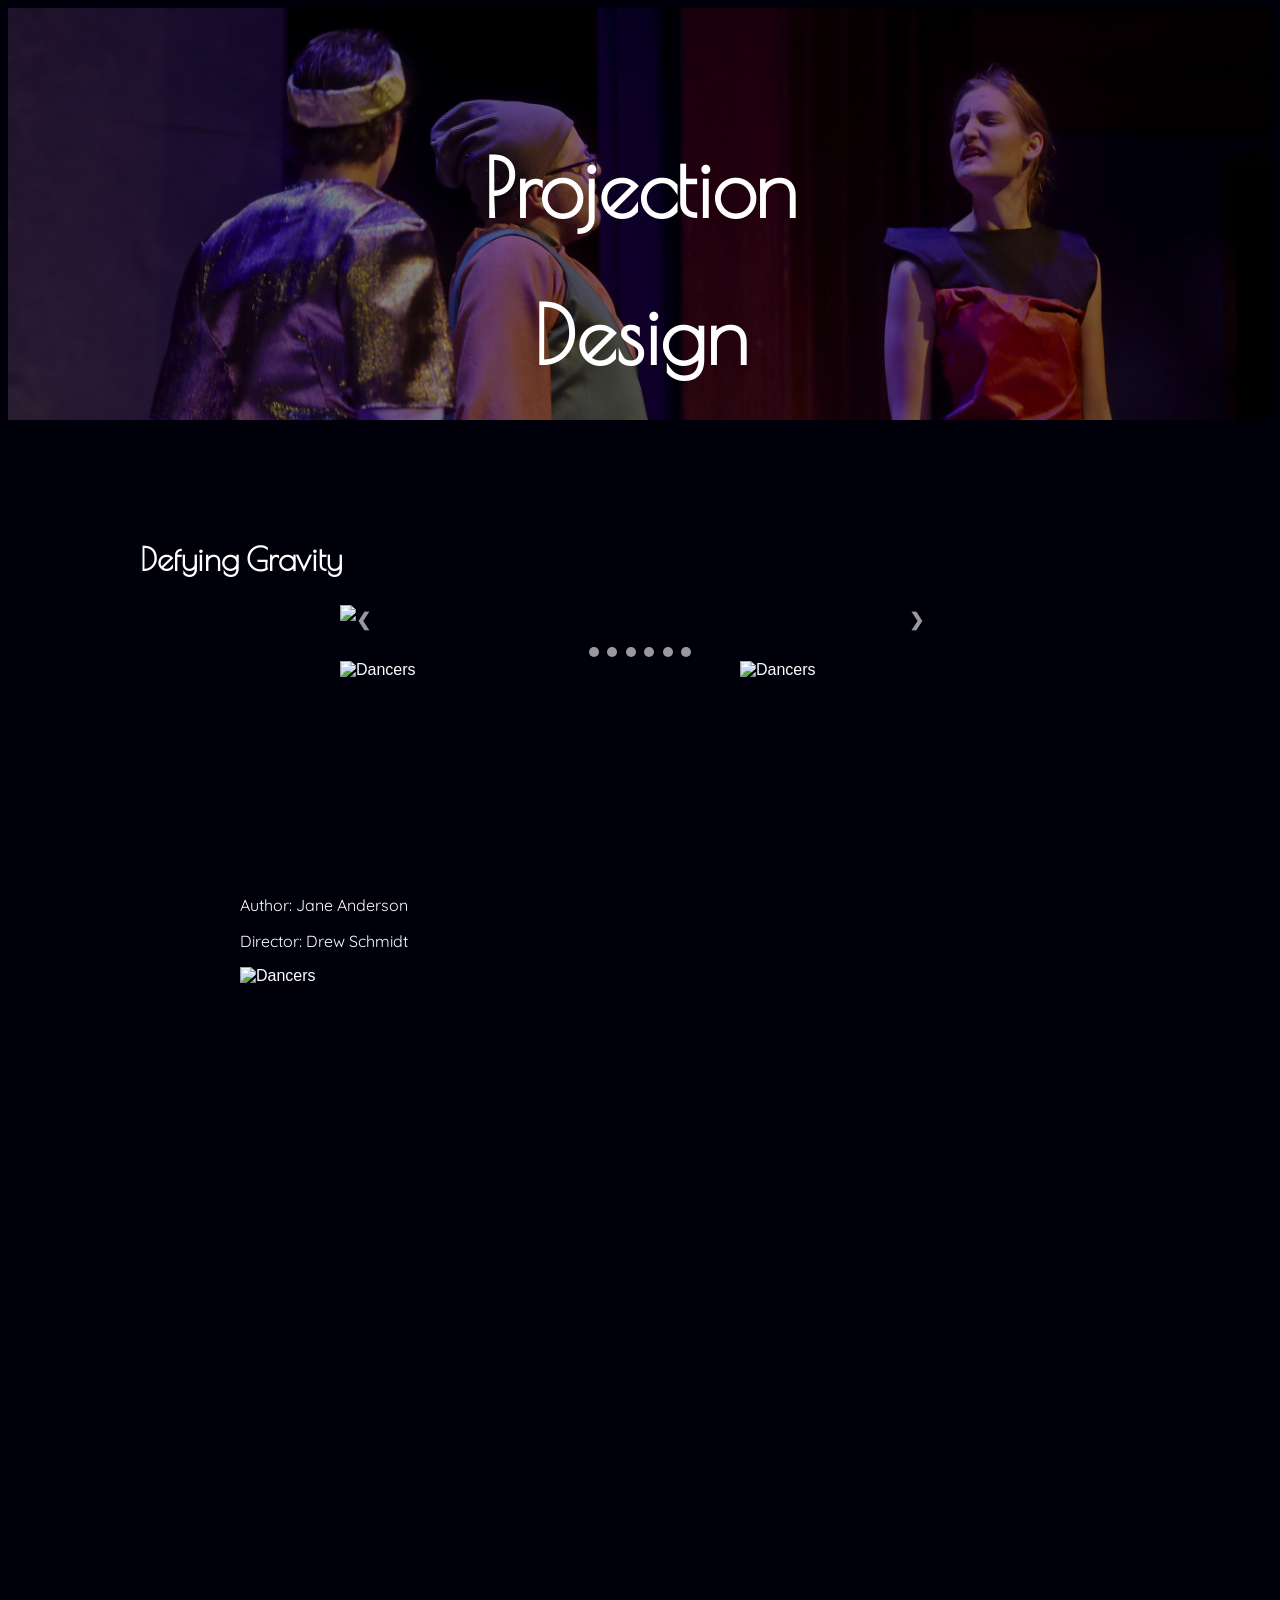
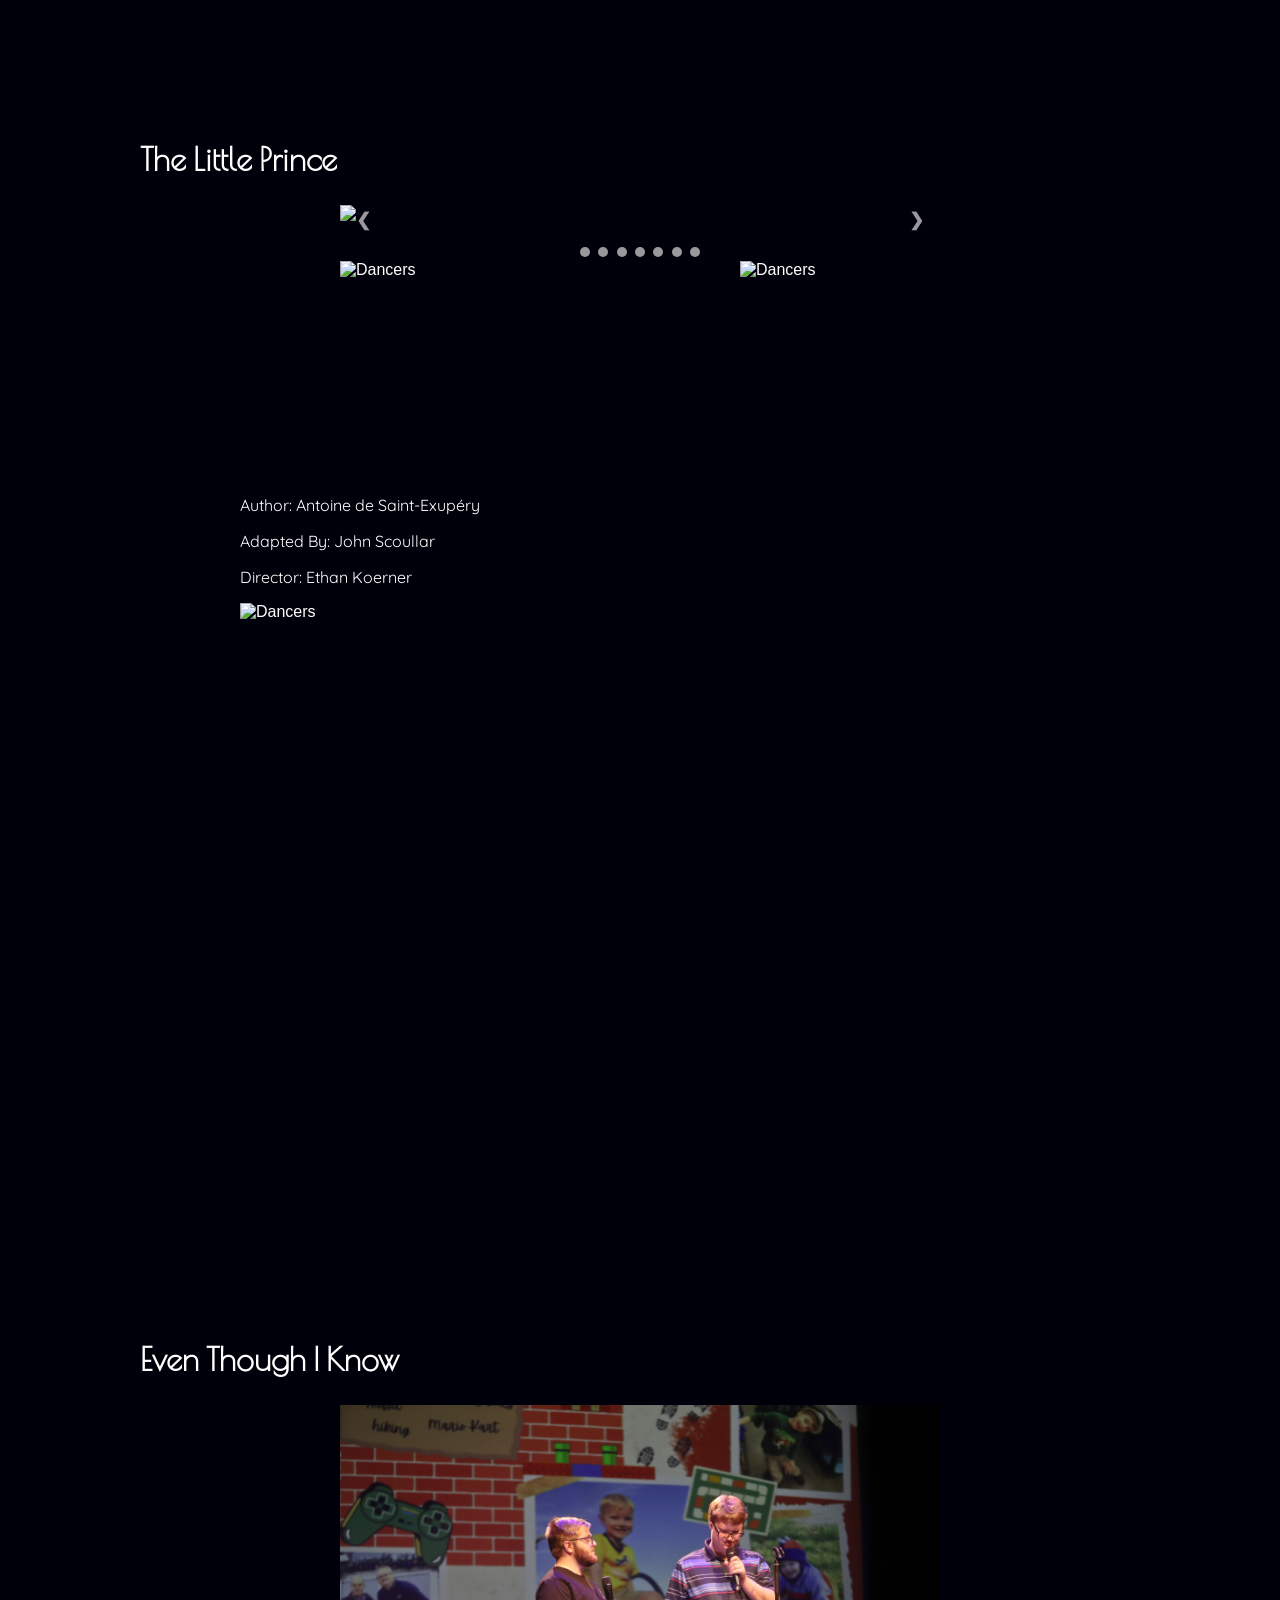
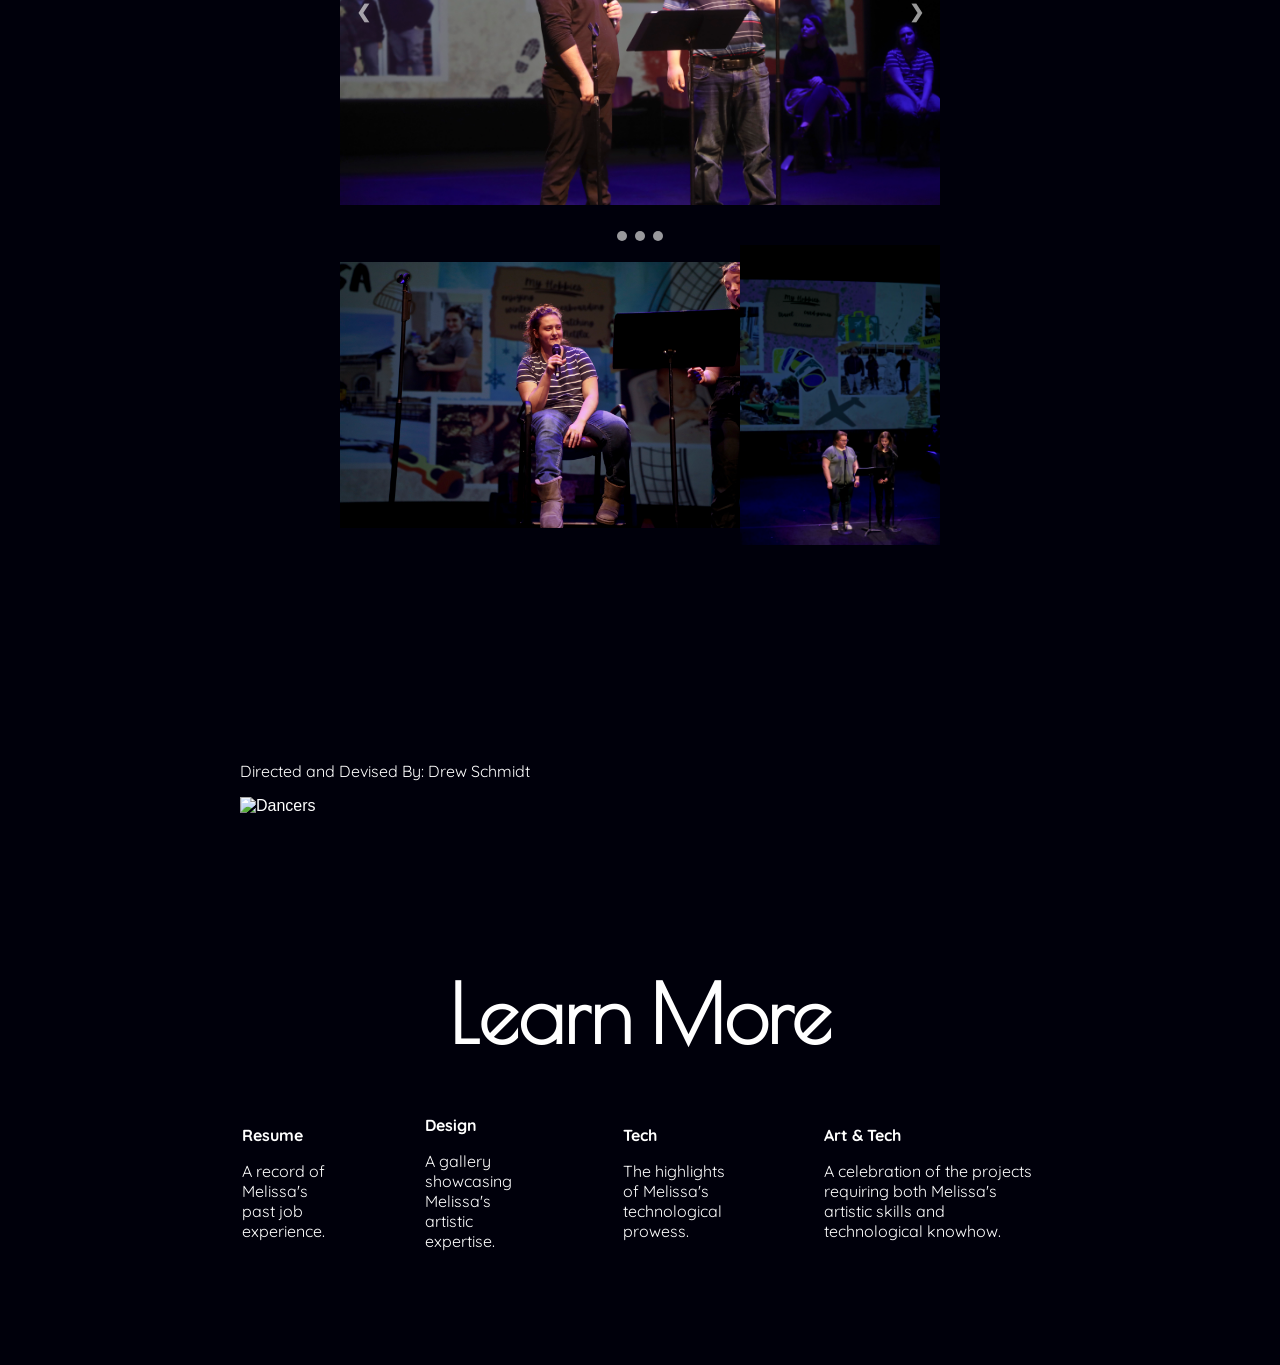
==== commit 3ed70bb7: "Buttons" ====
--- a/projections.html
+++ b/projections.html
@@ -73,7 +73,6 @@
                 <div>
                     <p>Author: Jane Anderson</p>
                     <p>Director: Drew Schmidt</p>
-                    <p>Scenic/Props Designer: Ruthie Zimmerman</p>
                 </div>
                 <img src="./images/Projections/DG-Tower-of-Babel.jpg" alt="Dancers" width="250">
             </div>
@@ -134,7 +133,6 @@
                     <p>Author: Antoine de Saint-Exupéry</p>
                     <p>Adapted By: John Scoullar</p>
                     <p>Director: Ethan Koerner</p>
-                    <p>Scenic Designer: Melissa Thompson</p>
                 </div>
                 <img src="./images/Projections/LP-Sunset-Close.jpg" alt="Dancers" width="250">
             </div>
@@ -176,9 +174,7 @@
             </div>
             <div class="image-text">
                 <div>
-                    <p>Devised By: Drew Schmidt</p>
-                    <p>Director: Drew Schmidt</p>
-                    <p>Scenic Designer: Ethan Koerner</p>
+                    <p>Directed and Devised By: Drew Schmidt</p>
                 </div>
                 <img src="./images/Projections/Unlabeled-1.jpg" alt="Dancers" width="250">
             </div>
--- a/styles.css
+++ b/styles.css
@@ -76,6 +76,21 @@
 /* Hide the images by default */
 .mySlides1, mySlides2 {
   display: none;
+}
+
+/* Buttons */
+.button {
+  border: none;
+  border-radius: 20%;
+  background-color: rgba(9, 9, 70, 0.8);
+  color: white;
+  padding: 6px;
+  transition-duration: 0.4s;
+  cursor: pointer;
+}
+
+.button:hover {
+  background-color: rgb(9, 9, 70);
 }
 
 /* Next & previous buttons */
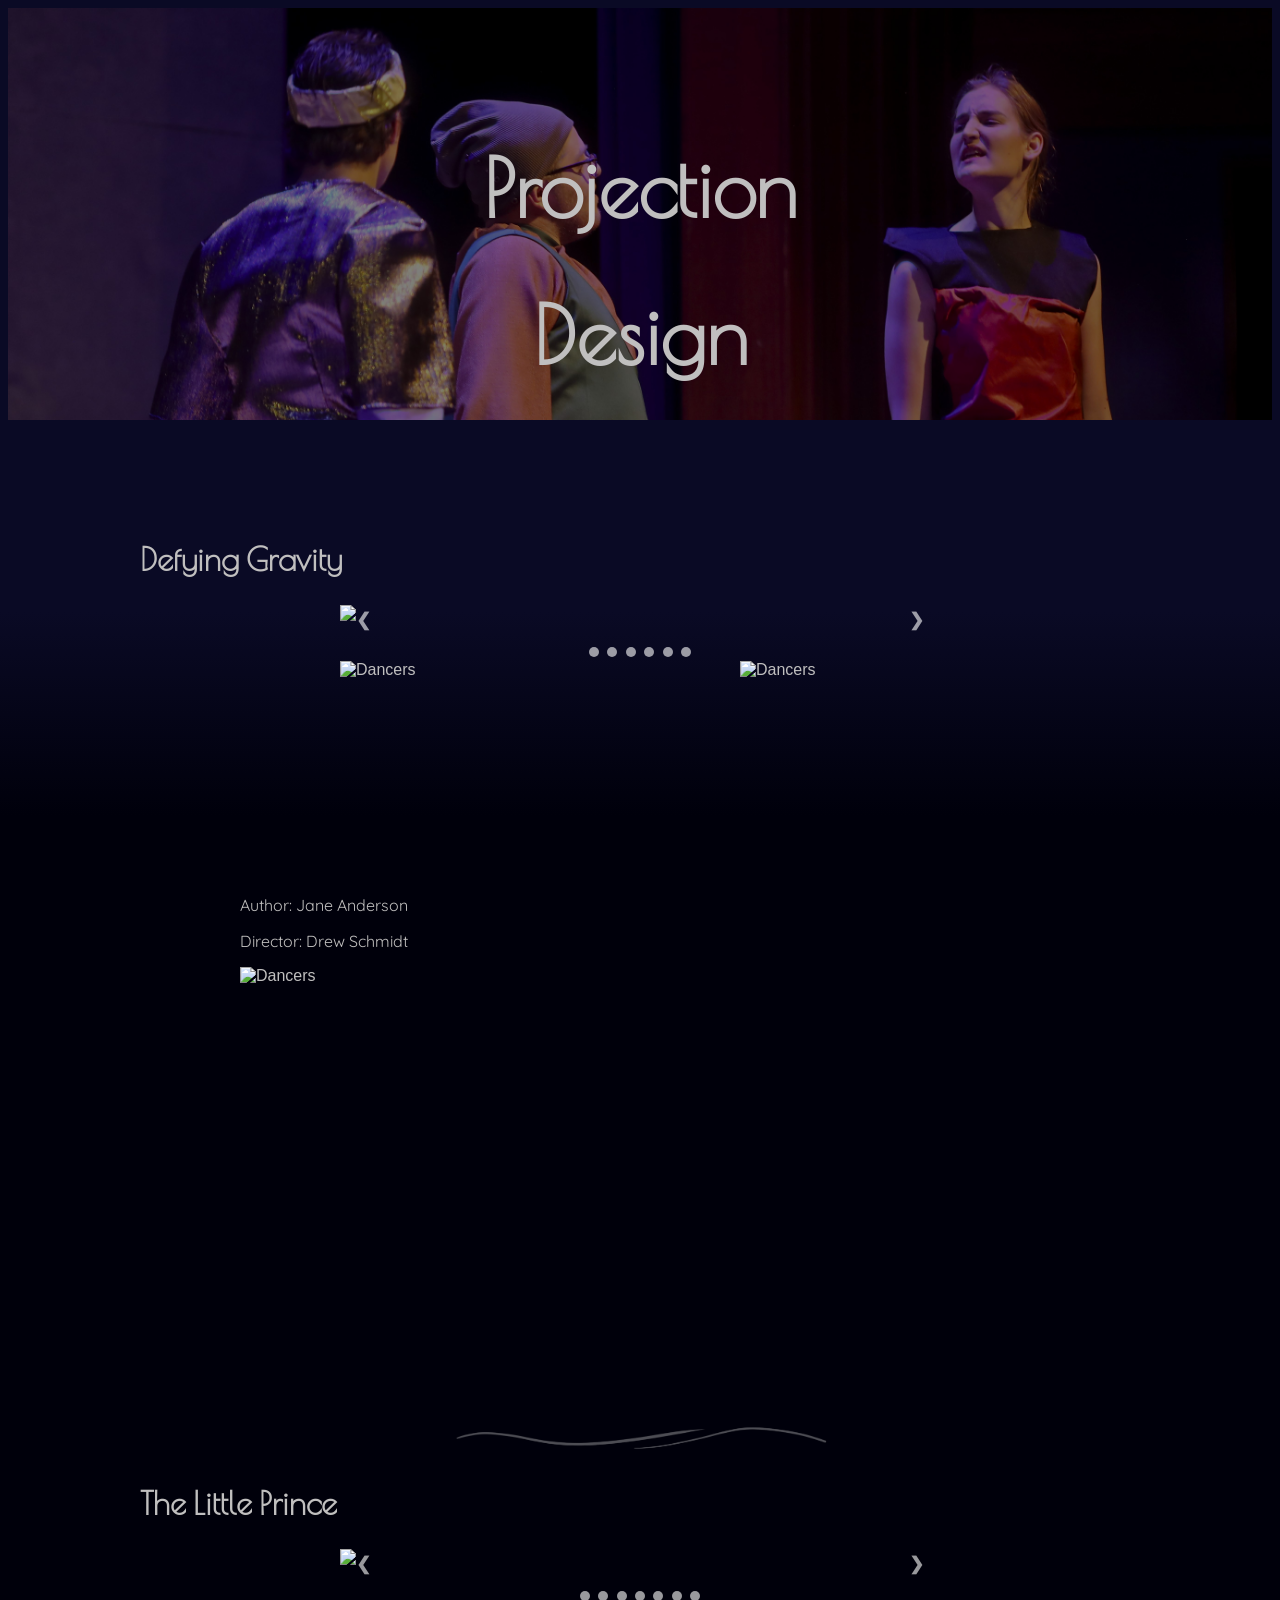
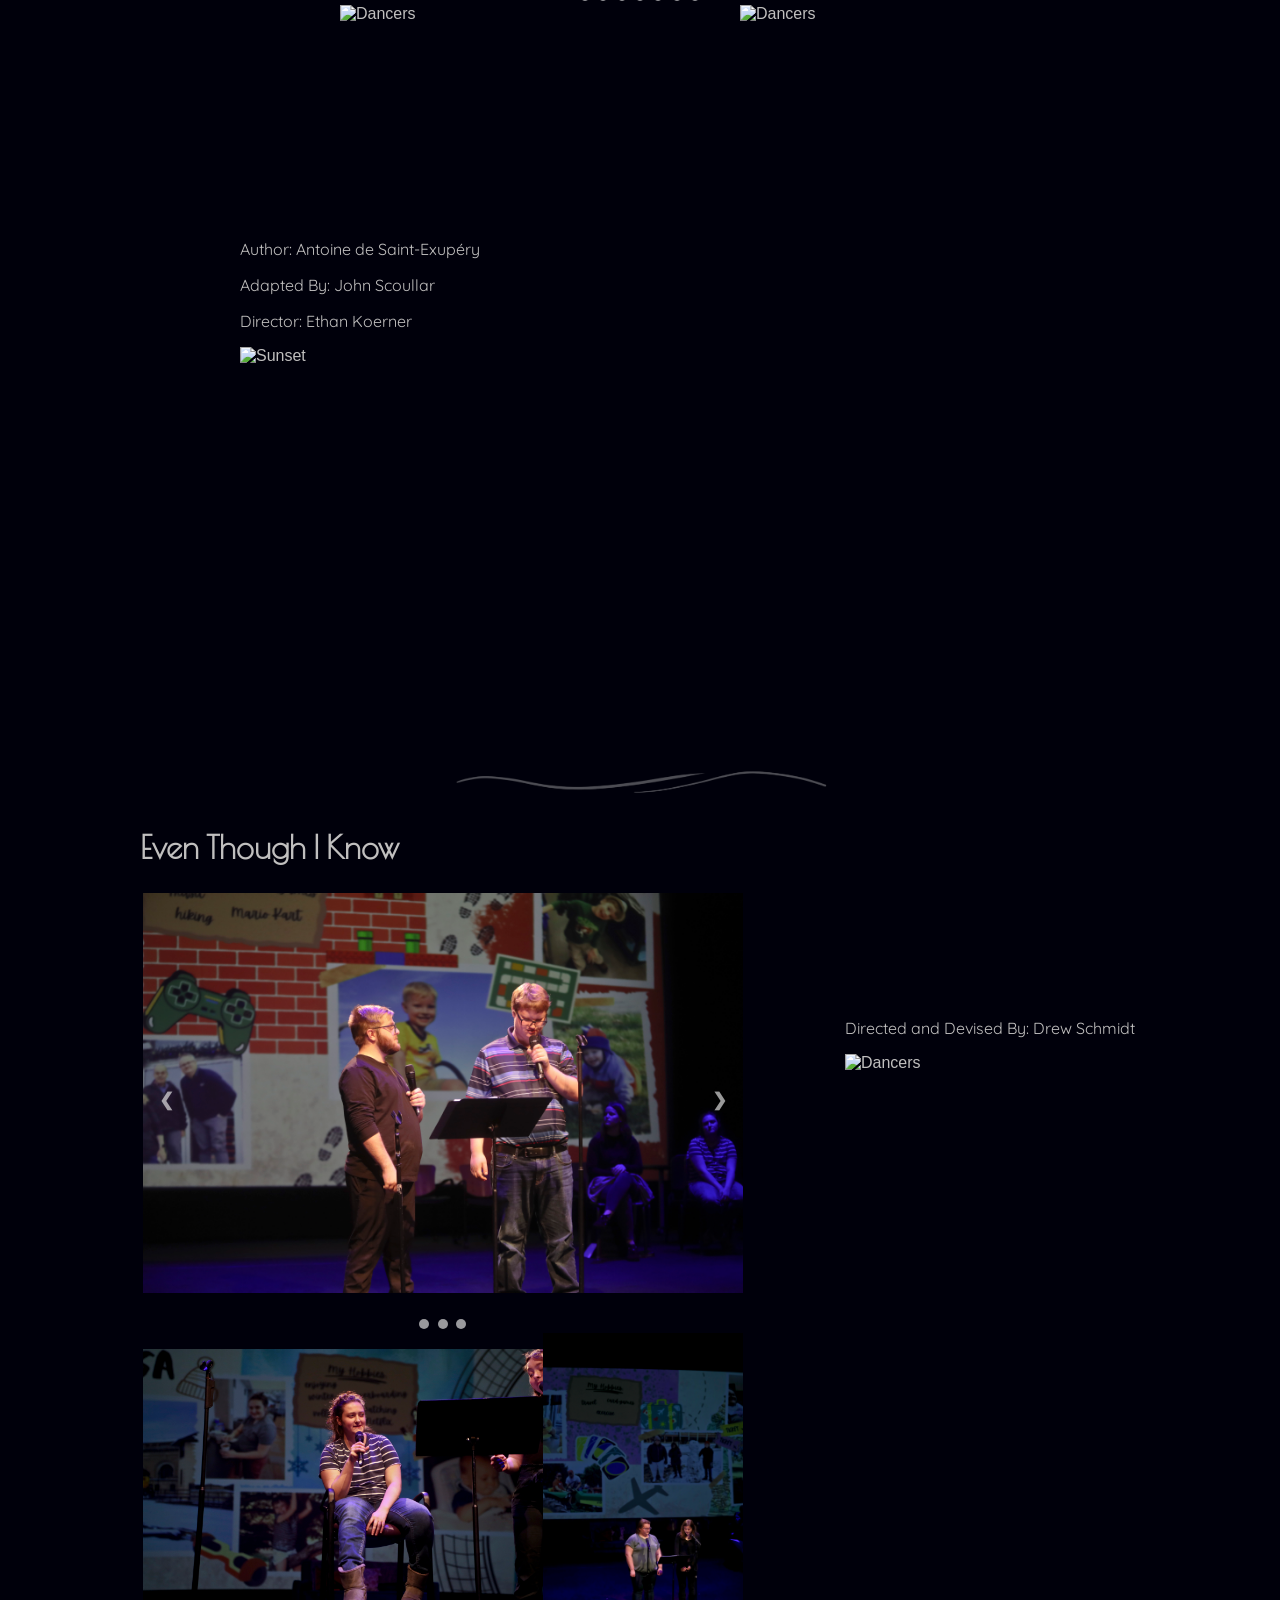
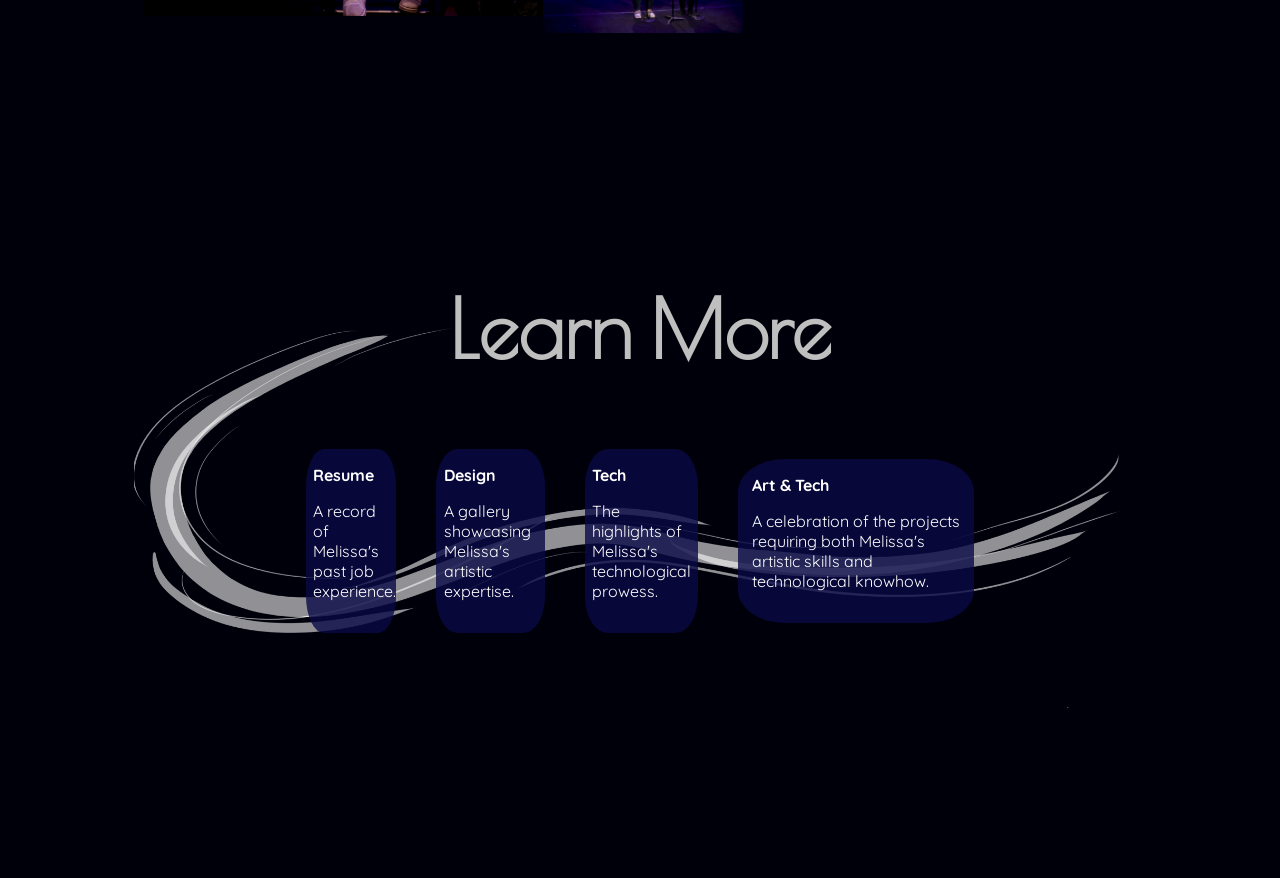
==== commit 80501641: "Final" ====
--- a/projections.html
+++ b/projections.html
@@ -54,7 +54,6 @@
                     <a class="next" onclick="plusSlides(1, 0)">&#10095;</a>
                 </div>
                 <br>
-                
                 <!-- The dots/circles -->
                 <div style="text-align:center">
                     <span class="dot" onclick="currentSlide(1)"></span>
@@ -77,7 +76,8 @@
                 <img src="./images/Projections/DG-Tower-of-Babel.jpg" alt="Dancers" width="250">
             </div>
         </div>
-        
+        <img src="./images/Graphics/Divider.png" style="width:30%; opacity:0.3">
+
         <div class="column">
             <div>
                 <h2>The Little Prince</h2>
@@ -134,10 +134,11 @@
                     <p>Adapted By: John Scoullar</p>
                     <p>Director: Ethan Koerner</p>
                 </div>
-                <img src="./images/Projections/LP-Sunset-Close.jpg" alt="Dancers" width="250">
-            </div>
-        </div>
-
+                <img src="./images/Projections/LP-Sunset-Close.jpg" alt="Sunset" width="250">
+            </div>
+        </div>
+        <img src="./images/Graphics/Divider.png" style="width:30%; opacity:0.3">
+        
         <div class="column">
             <div>
                 <h2>Even Though I Know</h2>
@@ -181,29 +182,27 @@
         </div>
 
 
-        <!-- Discover More Section -->
-        <div>
+        <div style="background-image: url('./images/Graphics/squishedRowSwoosh.png'); background-size:cover; background-position: center; background-repeat: no-repeat; margin:10%;">
             <div class="center-phrase">
                 <h1>Learn More</h1>
-            </div>
-        
+            </div>    
             <div class="content-spread">
-                <div class="container">
+                <a href="https://example.com" style="text-decoration:none;"><div class="container button">
                     <strong>Resume</strong>
                     <p>A record of Melissa's past job experience.</p>
-                </div>
-                <div class="container">
+                </div></a>
+                <a href="https://example.com" style="text-decoration:none;"><div class="container button">
                     <strong>Design</strong>
                     <p>A gallery showcasing Melissa's artistic expertise.</p>
-                </div>
-                <div class="container">
+                </div></a>
+                <a href="https://example.com" style="text-decoration:none;"><div class="container button">
                     <strong>Tech</strong>
                     <p>The highlights of Melissa's technological prowess.</p>
-                </div>
-                <div class="container">
+                </div></a>
+                <a href="https://example.com" style="text-decoration:none;"><div class="container button">
                     <strong>Art & Tech</strong>
                     <p>A celebration of the projects requiring both Melissa's artistic skills and technological knowhow.</p>
-                </div>
+                </div></a>
             </div>
         </div>
     </div>
--- a/styles.css
+++ b/styles.css
@@ -4,8 +4,9 @@
 }
 
 body {
-    color: rgb(255, 255, 255); 
-    background-color: rgb(0, 0, 11);
+    color: rgb(192, 191, 191); 
+    background-image: linear-gradient(to bottom, rgb(10, 10, 37) 15%, rgb(0, 0, 11) 20%);
+    /*background-color: rgb(0, 0, 11);*/
     font-family: Verdana, sans-serif, sans-serif;
     display: flex;
 }
@@ -30,6 +31,7 @@
   display: flex;
   align-items: center;
   justify-content: center;
+  margin: 10%, 10%, 0, 10%;
 }
 
 div.banner {
@@ -84,7 +86,8 @@
   border-radius: 20%;
   background-color: rgba(9, 9, 70, 0.8);
   color: white;
-  padding: 6px;
+  padding: 16px;
+  margin: 20px;
   transition-duration: 0.4s;
   cursor: pointer;
 }
@@ -178,6 +181,13 @@
   font-size: 1.5rem;
 }
 
+.attn {
+  font-family: "Quicksand";
+  font-size: 1.75rem;
+  color: rgb(126, 126, 187);
+  font-style: normal;
+}
+
 p, em, strong {
   font-family: "Quicksand";
 }
@@ -188,6 +198,5 @@
   flex-direction: column; /* Stack items top-to-bottom */
   flex-wrap: wrap;       /* Wrap items into new columns */
   width: 1000px;         /* Required for column wrapping */
-  height: 1200px;
-}
-
+  height: 900px;
+}
